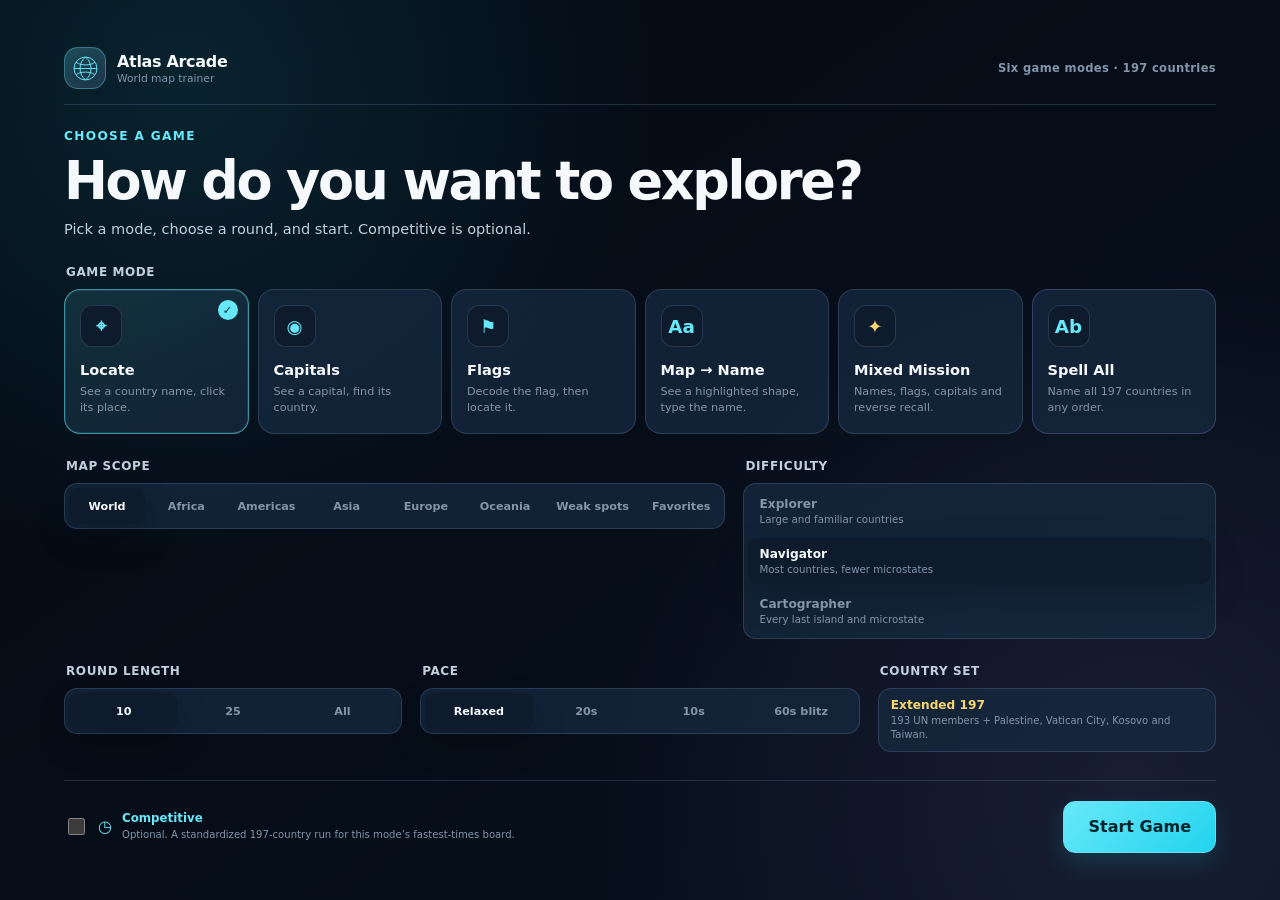
==== index.html @ a26f0a74 "Add files via upload Upload Atlas Arcade" ====
<!doctype html>

<html data-theme="dark" lang="en">
<head>
<meta charset="utf-8"/>
<meta content="width=device-width, initial-scale=1, viewport-fit=cover" name="viewport"/>
<meta content="#08111f" name="theme-color"/>
<meta content="Atlas Arcade is a polished world geography game with country, capital, flag, map-name, mixed and spell-all modes, plus optional fastest-time leaderboards for every mode." name="description"/>
<meta content="Atlas Arcade — Master the World Map" property="og:title"/>
<meta content="Locate, identify and spell every country. Play casually or compare your fastest complete times in any game mode." property="og:description"/>
<meta content="assets/social-preview.png" property="og:image"/>
<title>Atlas Arcade — Master the World Map</title>
<link href="assets/icon.svg" rel="icon" type="image/svg+xml"/>
<link href="manifest.webmanifest" rel="manifest"/>
<link href="styles.css" rel="stylesheet"/>
</head>
<body>
<a class="skip-link" href="#missionPanel">Skip to the current mission</a>
<div aria-hidden="true" class="ambient ambient-one"></div>
<div aria-hidden="true" class="ambient ambient-two"></div>
<header class="topbar">
<button aria-label="Open game setup" class="brand" id="brandButton" type="button">
<span aria-hidden="true" class="brand-mark">
<svg role="img" viewbox="0 0 48 48">
<circle cx="24" cy="24" r="19"></circle>
<path d="M5 24h38M24 5c6 5 9 11 9 19s-3 14-9 19M24 5c-6 5-9 11-9 19s3 14 9 19M9 14c4 3 9 4 15 4s11-1 15-4M9 34c4-3 9-4 15-4s11 1 15 4"></path>
</svg>
</span>
<span>
<strong>Atlas Arcade</strong>
<small>World map trainer</small>
</span>
</button>
<nav aria-label="Main navigation" class="primary-nav">
<button class="nav-button is-active" data-view="play" id="playNav" type="button">Play</button>
<button class="nav-button" data-view="study" id="studyNav" type="button">Study</button>
<button class="nav-button" id="leaderboardNav" type="button">Times</button><button class="nav-button" id="statsNav" type="button">Progress</button>
</nav>
<div class="top-actions">
<span class="run-pill" hidden="" id="headerRunPill">
<span id="headerMode">Locate</span>
<strong id="headerScore">0</strong>
</span>
<button aria-label="Open account" class="account-button" hidden="" id="accountButton" title="Account" type="button">
<svg aria-hidden="true" viewbox="0 0 24 24"><circle cx="12" cy="8" r="3.5"></circle><path d="M5 20c.7-4 3.1-6 7-6s6.3 2 7 6"></path></svg><span id="accountButtonLabel">Sign in</span></button><button aria-label="Mute sound" class="icon-button" id="soundToggle" title="Sound (M)" type="button">
<svg aria-hidden="true" class="icon-sound-on" viewbox="0 0 24 24"><path d="M4 9v6h4l5 4V5L8 9H4Z"></path><path d="M16 9.5c1.4 1.4 1.4 3.6 0 5M18.5 7c2.8 2.8 2.8 7.2 0 10"></path></svg>
<svg aria-hidden="true" class="icon-sound-off" viewbox="0 0 24 24"><path d="M4 9v6h4l5 4V5L8 9H4Z"></path><path d="m17 10 5 5m0-5-5 5"></path></svg>
</button>
<button aria-label="Switch to light theme" class="icon-button" id="themeToggle" title="Theme" type="button">
<svg aria-hidden="true" class="icon-moon" viewbox="0 0 24 24"><path d="M20 15.5A8 8 0 0 1 8.5 4 8 8 0 1 0 20 15.5Z"></path></svg>
<svg aria-hidden="true" class="icon-sun" viewbox="0 0 24 24"><circle cx="12" cy="12" r="4"></circle><path d="M12 2v2m0 16v2M4.9 4.9l1.4 1.4m11.4 11.4 1.4 1.4M2 12h2m16 0h2M4.9 19.1l1.4-1.4M17.7 6.3l1.4-1.4"></path></svg>
</button>
<button aria-label="Enter fullscreen" class="icon-button desktop-only" id="fullscreenToggle" title="Fullscreen" type="button">
<svg aria-hidden="true" viewbox="0 0 24 24"><path d="M8 3H3v5M16 3h5v5M8 21H3v-5m13 5h5v-5"></path></svg>
</button>
<button aria-label="Open keyboard help" class="icon-button" id="helpButton" title="Help (?)" type="button">
<svg aria-hidden="true" viewbox="0 0 24 24"><circle cx="12" cy="12" r="9"></circle><path d="M9.8 9a2.4 2.4 0 1 1 3.5 2.1c-.9.5-1.3 1-1.3 2M12 17h.01"></path></svg>
</button>
</div>
</header>
<main class="app-shell" id="app">
<section aria-label="Atlas Arcade game" class="game-layout">
<aside class="mission-panel glass-card" id="missionPanel">
<section id="gamePanel">
<div class="mission-topline">
<span class="eyebrow-chip" id="modeChip">Locate</span>
<div class="mission-top-actions"><button class="text-button" id="newGameButton" type="button">New game</button><button aria-label="Collapse game panel" aria-expanded="true" class="panel-toggle" id="missionCollapseButton" title="Collapse game panel" type="button">‹</button></div>
</div><div class="sprint-badge" hidden="" id="sprintBadge"><span aria-hidden="true">◷</span><p><strong>Competitive</strong><small>197 countries · +2 seconds per mistake</small></p></div>
<div aria-label="Current game statistics" class="score-grid">
<div><span id="questionLabel">Question</span><strong id="questionStat">0 / 0</strong></div>
<div><span id="scoreLabel">Score</span><strong id="scoreStat">0</strong></div>
<div><span id="streakLabel">Streak</span><strong id="streakStat">0</strong></div>
<div><span id="timeLabel">Time</span><strong id="timeStat">0:00</strong></div>
</div>
<div class="mission-copy">
<p class="mission-kicker" id="promptLead">Ready for takeoff?</p>
<div aria-hidden="true" class="flag-prompt" id="flagPrompt"></div>
<h1 id="promptText">Choose a mode and start exploring.</h1>
<p id="promptMeta">Countries, capitals, flags, weak-spot practice and a genuinely useful study map.</p>
</div>
<form autocomplete="off" class="reverse-form" hidden="" id="reverseForm">
<label for="reverseInput">Type the highlighted country</label>
<div class="input-row">
<input autocapitalize="words" id="reverseInput" name="answer" placeholder="Country name" spellcheck="false" type="text"/>
<button class="primary-button compact" type="submit">Check</button>
</div>
</form><form autocomplete="off" class="spell-form" hidden="" id="spellForm">
<label for="spellInput">Type a country</label>
<div class="input-row">
<input autocapitalize="words" autocomplete="off" id="spellInput" name="country" placeholder="Start with any country…" spellcheck="false" type="text"/>
<button class="primary-button compact" type="submit">Add</button>
</div>
<div class="spell-progress-row"><span id="spellCount">0 of 197 named</span><strong id="spellRemaining">197 left</strong></div>
<div aria-hidden="true" class="meter large"><span id="spellMeter"></span></div>
<div aria-live="polite" class="spell-recent" id="spellRecent"></div>
</form>
<details class="keyboard-answer" id="keyboardAnswer">
<summary>Use a country list instead of the map</summary>
<div class="input-row">
<label class="sr-only" for="countryAnswerSelect">Choose a country</label>
<select id="countryAnswerSelect"></select>
<button class="secondary-button compact" id="countryAnswerButton" type="button">Choose</button>
</div>
</details>
<div class="mission-actions">
<button class="secondary-button" id="hintButton" type="button">
<span aria-hidden="true">✦</span> Hint <small id="hintCost">−150</small>
</button>
<button class="ghost-button" id="skipButton" type="button">Skip</button>
</div>
<div class="hint-box" hidden="" id="hintBox">
<strong>Field note</strong>
<p id="hintText"></p>
</div>
<div aria-live="polite" class="feedback" id="feedback" role="status">
<span aria-hidden="true" class="feedback-icon"></span>
<p id="feedbackText">The map is yours.</p>
</div>
<div class="accuracy-row">
<span>Run accuracy</span>
<div aria-hidden="true" class="meter"><span id="accuracyMeter"></span></div>
<strong id="accuracyStat">—</strong>
</div>
<article class="country-card" hidden="" id="lastCountryCard">
<div class="country-card-head">
<span aria-hidden="true" class="country-flag" id="lastFlag"></span>
<div>
<p>Last discovery</p>
<h2 id="lastCountryName"></h2>
</div>
</div>
<dl class="country-facts">
<div><dt>Capital</dt><dd id="lastCapital"></dd></div>
<div><dt>Region</dt><dd id="lastRegion"></dd></div>
<div><dt>Area</dt><dd id="lastArea"></dd></div>
<div><dt>Neighbors</dt><dd id="lastNeighbors"></dd></div>
</dl>
<p class="capital-note" hidden="" id="lastCapitalNote"></p>
</article>
</section>
<section class="study-panel" hidden="" id="studyPanel">
<div class="mission-topline">
<span class="eyebrow-chip">Study map</span>
<button class="text-button" id="randomCountryButton" type="button">Surprise me</button>
</div>
<div class="study-intro">
<h1>Slow down and inspect the planet.</h1>
<p>Search, hover or tap any country. Your personal mastery score is stored only in this browser.</p>
</div>
<form class="study-search" id="studySearchForm">
<label for="studySearch">Find a country</label>
<div class="input-row">
<input id="studySearch" list="countryDatalist" placeholder="Try Kyrgyzstan…" spellcheck="false"/>
<datalist id="countryDatalist"></datalist>
<button class="primary-button compact" type="submit">Find</button>
</div>
</form>
<div aria-label="Filter study map by continent" class="filter-pills" id="studyFilters">
<button class="is-active" data-continent="World" type="button">World</button>
<button data-continent="Africa" type="button">Africa</button>
<button data-continent="Americas" type="button">Americas</button>
<button data-continent="Asia" type="button">Asia</button>
<button data-continent="Europe" type="button">Europe</button>
<button data-continent="Oceania" type="button">Oceania</button>
</div>
<article class="study-country" id="studyCountryCard">
<div class="study-placeholder" id="studyPlaceholder">
<span aria-hidden="true">◎</span>
<p>Pick a country on the map to open its field guide.</p>
</div>
<div hidden="" id="studyDetails">
<div class="study-country-head">
<span aria-hidden="true" class="study-flag" id="studyFlag"></span>
<div>
<p id="studySubregion"></p>
<h2 id="studyName"></h2>
</div>
<button aria-label="Add country to favorites" class="star-button" id="favoriteButton" title="Favorite" type="button">☆</button>
</div>
<dl class="study-facts">
<div><dt>Capital</dt><dd id="studyCapital"></dd></div>
<div><dt>Area</dt><dd id="studyArea"></dd></div>
<div><dt>Geography</dt><dd id="studyGeography"></dd></div>
<div><dt>Borders</dt><dd id="studyBorders"></dd></div>
</dl>
<div class="mastery-block">
<div><span>Your mastery</span><strong id="studyMasteryLabel">Unseen</strong></div>
<div class="meter large"><span id="studyMasteryMeter"></span></div>
<p id="studyMasteryText">Play a quiz to start building a memory record for this country.</p>
</div>
<p class="capital-note" hidden="" id="studyCapitalNote"></p>
<div class="study-actions">
<button class="primary-button" id="practiceRegionButton" type="button">Quiz this region</button>
<button class="secondary-button" id="focusCountryButton" type="button">Center map</button>
</div>
</div>
</article>
</section>
</aside>
<section aria-label="Interactive world map" class="map-card glass-card">
<div class="map-toolbar">
<div>
<span class="map-status-dot" id="mapStatusDot"></span>
<strong id="mapToolbarTitle">World map</strong>
<small id="mapToolbarMeta">Drag to pan · scroll or pinch to zoom</small>
</div>
<div aria-label="Map controls" class="map-tools">
<button aria-label="Zoom out" class="map-tool" id="zoomOutButton" title="Zoom out (−)" type="button">−</button>
<button aria-label="Reset map" class="map-tool" id="resetMapButton" title="Reset map (0)" type="button">◎</button>
<button aria-label="Zoom in" class="map-tool" id="zoomInButton" title="Zoom in (+)" type="button">+</button>
</div>
</div>
<div class="map-stage" id="mapStage">
<button aria-label="Open the question panel" aria-expanded="false" class="mobile-current-prompt" id="mobilePromptButton" type="button">
<span aria-hidden="true" class="mobile-prompt-flag" hidden="" id="mobilePromptFlag"></span>
<span><small id="mobilePromptLead">Current question</small><strong id="mobilePromptText">Ready</strong><em id="mobilePromptMeta">Tap to open controls</em></span>
<span aria-hidden="true" class="mobile-prompt-arrow">›</span>
</button>
<svg aria-label="Interactive map of the world" id="worldMap" role="application" tabindex="0" viewbox="0 0 1200 620">
<defs>
<lineargradient id="oceanGradient" x1="0" x2="1" y1="0" y2="1">
<stop class="ocean-stop-one" offset="0"></stop>
<stop class="ocean-stop-two" offset="1"></stop>
</lineargradient>
<filter height="200%" id="countryGlow" width="200%" x="-50%" y="-50%">
<fegaussianblur result="blur" stddeviation="3"></fegaussianblur>
<femerge><femergenode in="blur"></femergenode><femergenode in="SourceGraphic"></femergenode></femerge>
</filter>
</defs>
<rect class="ocean" height="620" rx="26" width="1200" x="0" y="0"></rect>
<g id="mapViewport">
<g aria-hidden="true" id="graticuleLayer"></g>
<g aria-hidden="true" id="territoryLayer"></g>
<g id="countryLayer"></g>
<g id="markerLayer"></g>
</g>
</svg>
<div class="map-tooltip" hidden="" id="mapTooltip" role="tooltip"></div>
<div class="map-callout" hidden="" id="mapCallout">
<span aria-hidden="true" id="calloutFlag"></span>
<div><strong id="calloutName"></strong><small id="calloutMeta"></small></div>
</div>
<div class="tiny-country-note" hidden="" id="tinyCountryNote">
<span aria-hidden="true">•</span> Tiny countries use locator dots with generous tap targets.
          </div>
<div aria-label="Map legend" class="map-legend">
<span><i class="legend-current"></i> Current</span>
<span><i class="legend-correct"></i> Solved</span>
<span><i class="legend-marker"></i> Tiny country</span>
</div>
</div>
<div class="map-footer">
<div aria-label="Round progress" class="progress-track">
<span id="roundProgress"></span>
</div>
<div class="footer-copy">
<span id="footerProgressText">No active round</span>
<button class="text-button" id="fitScopeButton" type="button">Fit scope</button>
</div>
</div>
</section>
</section>
</main>
<dialog aria-labelledby="setupTitle" class="modal setup-modal" id="setupDialog">
<form id="setupForm" method="dialog">
<div class="setup-page-bar">
<div class="setup-page-brand">
<span aria-hidden="true" class="brand-mark">
<svg viewBox="0 0 48 48"><circle cx="24" cy="24" r="19"></circle><path d="M5 24h38M24 5c6 5 9 11 9 19s-3 14-9 19M24 5c-6 5-9 11-9 19s3 14 9 19M9 14c4 3 9 4 15 4s11-1 15-4M9 34c4-3 9-4 15-4s11 1 15 4"></path></svg>
</span>
<span><strong>Atlas Arcade</strong><small>World map trainer</small></span>
</div>
<p>Six game modes · 197 countries</p>
</div>
<div class="modal-head">
<div>
<p class="modal-eyebrow">Choose a game</p>
<h2 id="setupTitle">How do you want to explore?</h2>
<p>Pick a mode, choose a round, and start. Competitive is optional.</p>
</div>
<button aria-label="Close setup" class="modal-close" type="submit" value="cancel">×</button>
</div>
<fieldset>
<legend>Game mode</legend>
<div class="mode-grid">
<label class="mode-card">
<input checked="" name="mode" type="radio" value="locate"/>
<span class="mode-symbol">⌖</span>
<strong>Locate</strong>
<small>See a country name, click its place.</small>
</label>
<label class="mode-card">
<input name="mode" type="radio" value="capitals"/>
<span class="mode-symbol">◉</span>
<strong>Capitals</strong>
<small>See a capital, find its country.</small>
</label>
<label class="mode-card">
<input name="mode" type="radio" value="flags"/>
<span class="mode-symbol">⚑</span>
<strong>Flags</strong>
<small>Decode the flag, then locate it.</small>
</label>
<label class="mode-card">
<input name="mode" type="radio" value="reverse"/>
<span class="mode-symbol">Aa</span>
<strong>Map → Name</strong>
<small>See a highlighted shape, type the name.</small>
</label>
<label class="mode-card featured-mode">
<input name="mode" type="radio" value="mixed"/>
<span class="mode-symbol">✦</span>
<strong>Mixed Mission</strong>
<small>Names, flags, capitals and reverse recall.</small>
</label>
<label class="mode-card spelling-mode">
<input name="mode" type="radio" value="spelling"/>
<span class="mode-symbol">Ab</span>
<strong>Spell All</strong>
<small>Name all 197 countries in any order.</small>
</label></div>
</fieldset>
<div class="setup-columns">
<fieldset>
<legend>Map scope</legend>
<div class="segmented wrap" id="scopeOptions">
<label><input checked="" name="scope" type="radio" value="World"/><span>World</span></label>
<label><input name="scope" type="radio" value="Africa"/><span>Africa</span></label>
<label><input name="scope" type="radio" value="Americas"/><span>Americas</span></label>
<label><input name="scope" type="radio" value="Asia"/><span>Asia</span></label>
<label><input name="scope" type="radio" value="Europe"/><span>Europe</span></label>
<label><input name="scope" type="radio" value="Oceania"/><span>Oceania</span></label>
<label><input name="scope" type="radio" value="Weak"/><span>Weak spots</span></label>
<label><input name="scope" type="radio" value="Favorites"/><span>Favorites</span></label>
</div>
</fieldset>
<fieldset>
<legend>Difficulty</legend>
<div class="segmented stacked">
<label><input name="difficulty" type="radio" value="1"/><span><strong>Explorer</strong><small>Large and familiar countries</small></span></label>
<label><input checked="" name="difficulty" type="radio" value="2"/><span><strong>Navigator</strong><small>Most countries, fewer microstates</small></span></label>
<label><input name="difficulty" type="radio" value="3"/><span><strong>Cartographer</strong><small>Every last island and microstate</small></span></label>
</div>
</fieldset>
</div>
<div class="setup-columns three">
<fieldset>
<legend>Round length</legend>
<div class="segmented">
<label><input checked="" name="length" type="radio" value="10"/><span>10</span></label>
<label><input name="length" type="radio" value="25"/><span>25</span></label>
<label><input name="length" type="radio" value="all"/><span>All</span></label>
</div>
</fieldset>
<fieldset>
<legend>Pace</legend>
<div class="segmented">
<label><input checked="" name="pace" type="radio" value="relaxed"/><span>Relaxed</span></label>
<label><input name="pace" type="radio" value="20"/><span>20s</span></label>
<label><input name="pace" type="radio" value="10"/><span>10s</span></label>
<label><input name="pace" type="radio" value="blitz"/><span>60s blitz</span></label>
</div>
</fieldset>
<fieldset>
<legend>Country set</legend>
<div class="set-note"><strong>Extended 197</strong><small>193 UN members + Palestine, Vatican City, Kosovo and Taiwan.</small></div>
</fieldset>
</div>
<p class="setup-lock-note" hidden="" id="setupLockNote"></p><div class="setup-footer">

<label class="sprint-choice" id="sprintChoice">
<input id="sprintInput" name="sprint" type="checkbox" value="true"/>
<span aria-hidden="true" class="sprint-choice-mark">◷</span>
<span><strong>Competitive</strong><small>Optional. A standardized 197-country run for this mode’s fastest-times board.</small></span>
</label><button class="primary-button large" id="startGameButton" type="submit" value="default">Start Game</button>
</div>
</form>
</dialog>
<dialog aria-labelledby="resultsTitle" class="modal results-modal" id="resultsDialog">
<div aria-hidden="true" class="results-burst">✦</div>
<div class="modal-head">
<div>
<p class="modal-eyebrow" id="resultsEyebrow">Expedition complete</p>
<h2 id="resultsTitle">That map is starting to stick.</h2>
<p id="resultsSummary"></p>
</div>
<button aria-label="Close results" class="modal-close" id="resultsClose" type="button">×</button>
</div>
<div class="results-grid">
<div><span id="resultScoreLabel">Score</span><strong id="resultScore">0</strong></div>
<div><span id="resultAccuracyLabel">First-try accuracy</span><strong id="resultAccuracy">0%</strong></div>
<div><span id="resultStreakLabel">Best streak</span><strong id="resultStreak">0</strong></div>
<div><span id="resultTimeLabel">Time</span><strong id="resultTime">0:00</strong></div>
</div>
<div class="rank-card">
<div><span>Result</span><strong id="resultRank">Explorer</strong></div>
<p id="resultRankCopy"></p>
</div><section class="sprint-result-card" hidden="" id="sprintResultCard">
<div class="sprint-result-head"><div><span>Final time</span><strong id="sprintOfficialTime">0:00</strong></div><span class="sprint-result-mode" id="sprintResultMode">Locate</span></div>
<div class="sprint-result-stats"><div><span>Raw time</span><strong id="sprintRawTime">0:00</strong></div><div><span>Mistakes</span><strong id="sprintMistakes">0</strong></div><div><span>Penalty</span><strong id="sprintPenalty">+0s</strong></div></div>
<p aria-live="polite" class="submission-status" id="sprintSubmissionStatus" role="status"></p>
</section>
<section class="missed-section" id="missedSection">
<div><h3>Worth another look</h3><span id="missedCount"></span></div>
<div class="chip-list" id="missedList"></div>
</section>
<div class="results-actions">
<button class="primary-button" id="playAgainButton" type="button">Play again</button>
<button class="secondary-button" id="practiceMissedButton" type="button">Practice misses</button>
<button class="secondary-button" id="viewLeaderboardButton" type="button">View Times</button>
<button class="secondary-button" id="shareResultButton" type="button">Copy Result</button>
<button class="ghost-button" id="studyResultsButton" type="button">Open Study Map</button>
</div>
</dialog>
<dialog aria-labelledby="leaderboardTitle" class="modal leaderboard-modal" id="leaderboardDialog">
<div class="modal-head">
<div><p class="modal-eyebrow">Optional timed play</p><h2 id="leaderboardTitle">Fastest Times</h2><p>Each game mode has its own board. Competitive games use all 197 countries, the same mode-specific order, and a two-second mistake penalty.</p></div>
<button aria-label="Close leaderboards" class="modal-close" id="leaderboardClose" type="button">×</button>
</div>
<div aria-label="Leaderboard game mode" class="leaderboard-mode-tabs" id="leaderboardModeTabs" role="tablist">
<button aria-selected="true" class="is-active" data-mode="locate" role="tab" type="button">Locate</button>
<button aria-selected="false" data-mode="capitals" role="tab" type="button">Capitals</button>
<button aria-selected="false" data-mode="flags" role="tab" type="button">Flags</button>
<button aria-selected="false" data-mode="reverse" role="tab" type="button">Map → Name</button>
<button aria-selected="false" data-mode="mixed" role="tab" type="button">Mixed</button>
<button aria-selected="false" data-mode="spelling" role="tab" type="button">Spell All</button>
</div>
<div class="leaderboard-controls">
<label for="playerNameInput"><span>Leaderboard name</span><input autocomplete="nickname" id="playerNameInput" maxlength="24" placeholder="Explorer name" type="text"/></label>
<button class="secondary-button compact" id="savePlayerNameButton" type="button">Save Name</button>
<button class="primary-button compact" id="startSprintButton" type="button">Start Competitive Game</button>
<button class="ghost-button compact" id="refreshLeaderboardButton" type="button">Refresh</button>
</div>
<p aria-live="polite" class="leaderboard-status" id="leaderboardStatus" role="status">Loading records…</p>
<div class="leaderboard-table-wrap">
<table class="leaderboard-table">
<thead><tr><th scope="col">#</th><th scope="col">Player</th><th scope="col">Final</th><th scope="col">Raw</th><th scope="col">Mistakes</th><th scope="col">Date</th></tr></thead>
<tbody id="leaderboardRows"></tbody>
</table>
</div>
<div class="leaderboard-foot"><span id="leaderboardScopeLabel">Times on this device</span><span>One fastest completed time per player and mode</span></div>
</dialog><dialog aria-labelledby="accountTitle" class="modal account-modal" id="accountDialog">
<div class="modal-head">
<div><p class="modal-eyebrow">Atlas account</p><h2 id="accountTitle">Keep your progress with you.</h2><p>Accounts are optional. Sign in to sync progress and keep one leaderboard identity across devices.</p></div>
<button aria-label="Close account" class="modal-close" id="accountClose" type="button">×</button>
</div>
<section class="account-guest" id="accountGuestView">
<div aria-label="Account action" class="account-tabs" id="accountTabs" role="tablist">
<button aria-selected="true" class="is-active" data-account-tab="signin" role="tab" type="button">Sign in</button>
<button aria-selected="false" data-account-tab="create" role="tab" type="button">Create account</button>
</div>
<form class="account-form" id="accountSignInForm">
<label for="accountSignInEmail">Email</label><input autocomplete="email" id="accountSignInEmail" placeholder="you@example.com" required="" type="email"/>
<label for="accountSignInPassword">Password</label><input autocomplete="current-password" id="accountSignInPassword" minlength="8" placeholder="At least 8 characters" required="" type="password"/>
<button class="primary-button" type="submit">Sign in</button><button class="text-button account-reset-link" id="accountForgotButton" type="button">Forgot your password?</button>
</form>
<form class="account-form" hidden="" id="accountCreateForm">
<label for="accountCreateName">Display name</label><input autocomplete="nickname" id="accountCreateName" maxlength="24" placeholder="Explorer name" required="" type="text"/>
<label for="accountCreateEmail">Email</label><input autocomplete="email" id="accountCreateEmail" placeholder="you@example.com" required="" type="email"/>
<label for="accountCreatePassword">Password</label><input autocomplete="new-password" id="accountCreatePassword" minlength="8" placeholder="At least 8 characters" required="" type="password"/>
<button class="primary-button" type="submit">Create account</button><p class="account-fine-print">Guest play always remains available.</p>
</form>
</section>
<section class="account-member" hidden="" id="accountMemberView">
<div class="account-identity"><span aria-hidden="true">◎</span><div><small>Signed in as</small><strong id="accountEmail">—</strong></div></div>
<label for="accountDisplayName">Leaderboard name</label><div class="input-row"><input autocomplete="nickname" id="accountDisplayName" maxlength="24" type="text"/><button class="secondary-button compact" id="accountSaveNameButton" type="button">Save</button></div>
<div class="account-sync-card"><div><span aria-hidden="true" class="account-sync-dot" id="accountSyncDot"></span><strong>Cloud progress</strong></div><p id="accountSyncStatus">Checking your save…</p></div>
<form class="account-form account-recovery-form" hidden="" id="accountRecoveryForm"><label for="accountNewPassword">Choose a new password</label><input autocomplete="new-password" id="accountNewPassword" minlength="8" required="" type="password"/><button class="primary-button" type="submit">Update password</button></form>
<div class="account-member-actions"><button class="secondary-button" id="accountSyncButton" type="button">Sync now</button><button class="danger-button" id="accountSignOutButton" type="button">Sign out</button></div>
</section>
<p aria-live="polite" class="account-status" id="accountStatus" role="status"></p>
</dialog><dialog aria-labelledby="statsTitle" class="modal stats-modal" id="statsDialog">
<div class="modal-head">
<div>
<p class="modal-eyebrow">Local progress</p>
<h2 id="statsTitle">What your memory is doing</h2>
<p id="statsStorageCopy">Your progress is saved in this browser.</p>
</div>
<button aria-label="Close progress" class="modal-close" id="statsClose" type="button">×</button>
</div>
<div class="stats-overview">
<div><span>Games finished</span><strong id="statsGames">0</strong></div>
<div><span>Questions solved</span><strong id="statsSolved">0</strong></div>
<div><span>First-try accuracy</span><strong id="statsAccuracy">—</strong></div>
<div><span>Best streak</span><strong id="statsBestStreak">0</strong></div>
<div><span>Countries seen</span><strong id="statsSeen">0 / 197</strong></div>
<div><span>Mastered</span><strong id="statsMastered">0</strong></div>
</div>
<section class="mastery-overview">
<div><h3>World mastery</h3><strong id="worldMasteryLabel">0%</strong></div>
<div class="meter extra-large"><span id="worldMasteryMeter"></span></div>
<p id="worldMasteryCopy">Start a round and the map will learn where you need repetition.</p>
</section>
<div class="stats-columns">
<section>
<div class="section-head"><h3>Weak spots</h3><button class="text-button" id="practiceWeakButton" type="button">Practice all</button></div>
<div class="weak-list" id="weakList"></div>
</section>
<section>
<div class="section-head"><h3>Achievements</h3><span id="achievementCount">0 / 6</span></div>
<div class="achievement-grid" id="achievementGrid"></div>
</section>
</div>
<div class="data-actions">
<button class="secondary-button" id="exportStatsButton" type="button">Export progress</button>
<button class="danger-button" id="resetStatsButton" type="button">Reset progress</button>
</div>
</dialog>
<dialog aria-labelledby="helpTitle" class="modal help-modal" id="helpDialog">
<div class="modal-head">
<div>
<p class="modal-eyebrow">Controls</p>
<h2 id="helpTitle">Keyboard and map shortcuts</h2>
</div>
<button aria-label="Close help" class="modal-close" id="helpClose" type="button">×</button>
</div>
<div class="shortcut-grid">
<div><kbd>H</kbd><span>Use a hint</span></div>
<div><kbd>S</kbd><span>Skip the current country</span></div>
<div><kbd>+</kbd><span>Zoom in</span></div>
<div><kbd>−</kbd><span>Zoom out</span></div>
<div><kbd>0</kbd><span>Fit the current scope</span></div>
<div><kbd>M</kbd><span>Toggle sound</span></div>
<div><kbd>?</kbd><span>Open this panel</span></div>
<div><kbd>Esc</kbd><span>Close a dialog</span></div>
</div>
<p class="help-note">On touchscreens, drag with one finger and pinch with two. Competitive games disable hints and skips, and each mistake adds two seconds.</p>
</dialog>
<div aria-atomic="true" aria-live="polite" class="toast-region" id="toastRegion"></div>
<canvas aria-hidden="true" id="confettiCanvas"></canvas>
<script src="config.js"></script><script src="data.js"></script>
<script src="app.js"></script>
</body>
</html>
---- styles.css ----
:root {
  color-scheme: dark;
  --bg: #07101d;
  --bg-deep: #040a13;
  --surface: rgba(13, 27, 45, 0.84);
  --surface-solid: #0d1b2d;
  --surface-2: rgba(22, 42, 65, 0.74);
  --surface-3: #162a41;
  --border: rgba(155, 189, 224, 0.18);
  --border-strong: rgba(167, 207, 245, 0.32);
  --text: #f6f9fc;
  --text-soft: #c2cfdd;
  --muted: #8295aa;
  --accent: #67e8f9;
  --accent-strong: #22d3ee;
  --accent-ink: #03232b;
  --gold: #f8d66d;
  --gold-strong: #f5bd38;
  --green: #64e6a4;
  --green-strong: #20c77a;
  --red: #ff7a8a;
  --red-strong: #f14f66;
  --purple: #b4a0ff;
  --ocean-1: #0b1e36;
  --ocean-2: #0b2637;
  --land: #27405a;
  --land-hover: #365873;
  --territory: #1b3047;
  --graticule: rgba(135, 181, 218, 0.11);
  --shadow: 0 24px 70px rgba(0, 0, 0, 0.34);
  --shadow-soft: 0 14px 35px rgba(0, 0, 0, 0.2);
  --radius-xl: 28px;
  --radius-lg: 20px;
  --radius-md: 14px;
  --radius-sm: 10px;
  --topbar-height: 76px;
  --max-width: 1680px;
  --focus: 0 0 0 3px rgba(103, 232, 249, 0.28);
  font-family: Inter, ui-sans-serif, system-ui, -apple-system, BlinkMacSystemFont, "Segoe UI", sans-serif;
}

html[data-theme="light"] {
  color-scheme: light;
  --bg: #eef5f7;
  --bg-deep: #dce9ee;
  --surface: rgba(255, 255, 255, 0.88);
  --surface-solid: #ffffff;
  --surface-2: rgba(237, 246, 249, 0.9);
  --surface-3: #e2eef2;
  --border: rgba(47, 88, 111, 0.15);
  --border-strong: rgba(47, 88, 111, 0.28);
  --text: #102331;
  --text-soft: #3b5465;
  --muted: #6c8190;
  --accent: #0e9fb8;
  --accent-strong: #067f97;
  --accent-ink: #ffffff;
  --gold: #d99c11;
  --gold-strong: #b77c00;
  --green: #189d65;
  --green-strong: #0c8150;
  --red: #d94259;
  --red-strong: #ba2f44;
  --purple: #7864d4;
  --ocean-1: #d7edf3;
  --ocean-2: #c8e7e8;
  --land: #8cafb4;
  --land-hover: #719ba1;
  --territory: #b5cdd0;
  --graticule: rgba(48, 91, 110, 0.13);
  --shadow: 0 24px 70px rgba(36, 71, 86, 0.16);
  --shadow-soft: 0 14px 35px rgba(36, 71, 86, 0.12);
  --focus: 0 0 0 3px rgba(14, 159, 184, 0.24);
}

* { box-sizing: border-box; }
[hidden] { display: none !important; }

html {
  min-height: 100%;
  background: var(--bg-deep);
  scroll-behavior: smooth;
}

body {
  min-height: 100vh;
  margin: 0;
  overflow-x: hidden;
  background:
    radial-gradient(circle at 15% 10%, rgba(34, 211, 238, 0.08), transparent 34rem),
    radial-gradient(circle at 85% 82%, rgba(180, 160, 255, 0.08), transparent 34rem),
    linear-gradient(145deg, var(--bg-deep), var(--bg));
  color: var(--text);
  -webkit-font-smoothing: antialiased;
}

button, input, select { font: inherit; }
button { color: inherit; }
button, label, summary, select { -webkit-tap-highlight-color: transparent; }

button:focus-visible,
input:focus-visible,
select:focus-visible,
summary:focus-visible,
[tabindex]:focus-visible {
  outline: none;
  box-shadow: var(--focus);
}

button:disabled {
  cursor: not-allowed;
  opacity: 0.48;
}

.sr-only {
  position: absolute !important;
  width: 1px !important;
  height: 1px !important;
  padding: 0 !important;
  margin: -1px !important;
  overflow: hidden !important;
  clip: rect(0, 0, 0, 0) !important;
  white-space: nowrap !important;
  border: 0 !important;
}

.skip-link {
  position: fixed;
  z-index: 1000;
  left: 16px;
  top: 12px;
  transform: translateY(-150%);
  border-radius: 10px;
  background: var(--surface-solid);
  color: var(--text);
  padding: 10px 14px;
  text-decoration: none;
  box-shadow: var(--shadow-soft);
}

.skip-link:focus { transform: translateY(0); }

.ambient {
  position: fixed;
  z-index: -1;
  width: 38rem;
  height: 38rem;
  border-radius: 50%;
  filter: blur(85px);
  pointer-events: none;
  opacity: 0.18;
}

.ambient-one {
  top: -18rem;
  left: -12rem;
  background: var(--accent-strong);
}

.ambient-two {
  right: -16rem;
  bottom: -20rem;
  background: var(--purple);
}

.topbar {
  position: sticky;
  z-index: 50;
  top: 0;
  display: grid;
  grid-template-columns: minmax(230px, 1fr) auto minmax(230px, 1fr);
  align-items: center;
  min-height: var(--topbar-height);
  padding: 10px clamp(16px, 3vw, 44px);
  border-bottom: 1px solid var(--border);
  background: color-mix(in srgb, var(--bg) 78%, transparent);
  backdrop-filter: blur(20px) saturate(145%);
}

.brand {
  display: inline-flex;
  align-items: center;
  justify-self: start;
  gap: 11px;
  min-width: 0;
  border: 0;
  background: transparent;
  cursor: pointer;
  text-align: left;
  padding: 4px;
  border-radius: 13px;
}

.brand-mark {
  display: grid;
  flex: 0 0 auto;
  width: 42px;
  height: 42px;
  place-items: center;
  border: 1px solid rgba(103, 232, 249, 0.36);
  border-radius: 14px;
  background: linear-gradient(145deg, rgba(103, 232, 249, 0.2), rgba(180, 160, 255, 0.12));
  box-shadow: inset 0 0 20px rgba(103, 232, 249, 0.09);
}

.brand-mark svg {
  width: 29px;
  fill: none;
  stroke: var(--accent);
  stroke-width: 1.6;
}

.brand strong,
.brand small { display: block; }
.brand strong { font-size: 1.03rem; letter-spacing: -0.02em; }
.brand small { margin-top: 1px; color: var(--muted); font-size: 0.72rem; }

.primary-nav {
  display: flex;
  align-items: center;
  justify-content: center;
  gap: 4px;
  padding: 4px;
  border: 1px solid var(--border);
  border-radius: 14px;
  background: var(--surface-2);
}

.nav-button {
  min-width: 78px;
  border: 0;
  border-radius: 10px;
  background: transparent;
  color: var(--muted);
  cursor: pointer;
  padding: 9px 14px;
  font-size: 0.87rem;
  font-weight: 750;
  transition: 160ms ease;
}

.nav-button:hover { color: var(--text); }
.nav-button.is-active {
  background: var(--surface-solid);
  color: var(--text);
  box-shadow: var(--shadow-soft);
}

.top-actions {
  display: flex;
  align-items: center;
  justify-self: end;
  gap: 7px;
}

.icon-button,
.map-tool,
.modal-close,
.star-button {
  display: inline-grid;
  place-items: center;
  border: 1px solid var(--border);
  background: var(--surface-2);
  cursor: pointer;
  transition: 150ms ease;
}

.icon-button {
  width: 38px;
  height: 38px;
  border-radius: 12px;
}

.icon-button:hover,
.map-tool:hover,
.modal-close:hover,
.star-button:hover {
  border-color: var(--border-strong);
  background: var(--surface-3);
  transform: translateY(-1px);
}

.icon-button svg {
  width: 19px;
  height: 19px;
  fill: none;
  stroke: currentColor;
  stroke-linecap: round;
  stroke-linejoin: round;
  stroke-width: 1.8;
}

.icon-sound-off,
.icon-sun { display: none; }
body.is-muted .icon-sound-on { display: none; }
body.is-muted .icon-sound-off { display: block; }
html[data-theme="light"] .icon-moon { display: none; }
html[data-theme="light"] .icon-sun { display: block; }

.run-pill {
  display: flex;
  align-items: center;
  gap: 10px;
  min-height: 38px;
  padding: 7px 12px;
  border: 1px solid var(--border);
  border-radius: 12px;
  background: var(--surface-2);
  color: var(--muted);
  font-size: 0.75rem;
}
.run-pill strong { color: var(--accent); font-size: 0.92rem; }

.app-shell {
  width: min(var(--max-width), 100%);
  margin: 0 auto;
  padding: clamp(14px, 2vw, 30px) clamp(12px, 2.4vw, 40px) 38px;
}

.game-layout {
  display: grid;
  grid-template-columns: minmax(300px, 370px) minmax(0, 1fr);
  gap: clamp(14px, 1.8vw, 26px);
  min-height: calc(100vh - var(--topbar-height) - 68px);
}

.glass-card {
  border: 1px solid var(--border);
  background: linear-gradient(155deg, var(--surface), color-mix(in srgb, var(--surface-solid) 80%, transparent));
  box-shadow: var(--shadow);
  backdrop-filter: blur(18px) saturate(120%);
}

.mission-panel {
  position: relative;
  align-self: stretch;
  min-height: 680px;
  overflow: hidden;
  border-radius: var(--radius-xl);
  padding: clamp(20px, 2vw, 30px);
}

.mission-panel::before {
  position: absolute;
  top: -8rem;
  right: -8rem;
  width: 18rem;
  height: 18rem;
  border-radius: 50%;
  background: radial-gradient(circle, rgba(103, 232, 249, 0.1), transparent 65%);
  content: "";
  pointer-events: none;
}

.mission-topline,
.section-head,
.footer-copy,
.accuracy-row,
.map-toolbar,
.study-country-head,
.country-card-head,
.setup-footer,
.modal-head,
.rank-card > div,
.mastery-overview > div,
.mastery-block > div,
.missed-section > div:first-child {
  display: flex;
  align-items: center;
  justify-content: space-between;
  gap: 12px;
}

.eyebrow-chip {
  display: inline-flex;
  align-items: center;
  width: max-content;
  border: 1px solid rgba(103, 232, 249, 0.24);
  border-radius: 999px;
  background: rgba(103, 232, 249, 0.1);
  color: var(--accent);
  padding: 6px 10px;
  font-size: 0.7rem;
  font-weight: 850;
  letter-spacing: 0.09em;
  text-transform: uppercase;
}

.text-button {
  border: 0;
  border-radius: 8px;
  background: transparent;
  color: var(--accent);
  cursor: pointer;
  padding: 5px 2px;
  font-size: 0.79rem;
  font-weight: 750;
}
.text-button:hover { text-decoration: underline; text-underline-offset: 3px; }

.score-grid {
  display: grid;
  grid-template-columns: repeat(4, 1fr);
  gap: 7px;
  margin-top: 18px;
}

.score-grid > div {
  min-width: 0;
  padding: 10px 8px;
  border: 1px solid var(--border);
  border-radius: 12px;
  background: var(--surface-2);
  text-align: center;
}

.score-grid span,
.score-grid strong { display: block; }
.score-grid span { color: var(--muted); font-size: 0.63rem; letter-spacing: 0.03em; text-transform: uppercase; }
.score-grid strong { margin-top: 4px; overflow: hidden; text-overflow: ellipsis; font-size: 0.92rem; }

.mission-copy { margin-top: clamp(30px, 5vh, 54px); }
.mission-kicker,
.modal-eyebrow {
  margin: 0 0 10px;
  color: var(--accent);
  font-size: 0.76rem;
  font-weight: 850;
  letter-spacing: 0.11em;
  text-transform: uppercase;
}

.mission-copy h1,
.study-intro h1 {
  margin: 0;
  font-size: clamp(1.65rem, 2.5vw, 2.55rem);
  line-height: 1.03;
  letter-spacing: -0.055em;
}

.mission-copy > p:last-child,
.study-intro p {
  margin: 15px 0 0;
  color: var(--text-soft);
  font-size: 0.93rem;
  line-height: 1.6;
}

.flag-prompt {
  display: none;
  width: max-content;
  margin: 3px 0 16px;
  font-size: clamp(4rem, 7vw, 6rem);
  line-height: 1;
  filter: drop-shadow(0 12px 20px rgba(0,0,0,.18));
}
.flag-prompt.is-visible { display: block; animation: flag-in 320ms ease both; }

.reverse-form,
.study-search { margin-top: 22px; }
.reverse-form label,
.study-search label {
  display: block;
  margin-bottom: 8px;
  color: var(--text-soft);
  font-size: 0.76rem;
  font-weight: 750;
}

.input-row {
  display: flex;
  align-items: stretch;
  gap: 8px;
}

input[type="text"],
input[list],
select {
  min-width: 0;
  width: 100%;
  border: 1px solid var(--border);
  border-radius: 12px;
  background: var(--surface-2);
  color: var(--text);
  padding: 12px 13px;
}

input::placeholder { color: color-mix(in srgb, var(--muted) 78%, transparent); }
select option { background: var(--surface-solid); color: var(--text); }

.keyboard-answer {
  margin-top: 14px;
  border-top: 1px solid var(--border);
  border-bottom: 1px solid var(--border);
  padding: 10px 0;
}
.keyboard-answer summary {
  color: var(--muted);
  cursor: pointer;
  font-size: 0.74rem;
  user-select: none;
}
.keyboard-answer[open] summary { margin-bottom: 10px; color: var(--text-soft); }

.primary-button,
.secondary-button,
.ghost-button,
.danger-button {
  border-radius: 12px;
  cursor: pointer;
  font-weight: 800;
  transition: transform 150ms ease, filter 150ms ease, border-color 150ms ease, background 150ms ease;
}

.primary-button:hover,
.secondary-button:hover,
.ghost-button:hover,
.danger-button:hover { transform: translateY(-1px); filter: brightness(1.04); }
.primary-button:active,
.secondary-button:active,
.ghost-button:active,
.danger-button:active { transform: translateY(0); }

.primary-button {
  border: 1px solid color-mix(in srgb, var(--accent-strong) 70%, white);
  background: linear-gradient(135deg, var(--accent), var(--accent-strong));
  color: var(--accent-ink);
  padding: 12px 16px;
  box-shadow: 0 10px 24px rgba(34, 211, 238, 0.15);
}

.secondary-button {
  border: 1px solid var(--border-strong);
  background: var(--surface-2);
  color: var(--text);
  padding: 11px 15px;
}

.ghost-button {
  border: 1px solid transparent;
  background: transparent;
  color: var(--muted);
  padding: 11px 14px;
}
.ghost-button:hover { border-color: var(--border); color: var(--text); }

.danger-button {
  border: 1px solid rgba(255, 122, 138, 0.35);
  background: rgba(255, 122, 138, 0.09);
  color: var(--red);
  padding: 11px 15px;
}

.compact { padding: 10px 13px; border-radius: 11px; white-space: nowrap; }
.large { min-height: 52px; padding-inline: 24px; }

.mission-actions {
  display: flex;
  align-items: center;
  gap: 8px;
  margin-top: 19px;
}
.mission-actions .secondary-button { flex: 1; }
.mission-actions small { margin-left: 5px; color: var(--muted); font-size: 0.66rem; }

.hint-box {
  margin-top: 13px;
  border: 1px solid rgba(248, 214, 109, 0.26);
  border-radius: 13px;
  background: rgba(248, 214, 109, 0.08);
  padding: 12px 13px;
  animation: slide-in 220ms ease both;
}
.hint-box strong { color: var(--gold); font-size: 0.72rem; text-transform: uppercase; letter-spacing: .08em; }
.hint-box p { margin: 5px 0 0; color: var(--text-soft); font-size: 0.82rem; line-height: 1.45; }

.feedback {
  display: grid;
  grid-template-columns: 9px minmax(0, 1fr);
  align-items: start;
  gap: 9px;
  min-height: 47px;
  margin-top: 15px;
  border: 1px solid var(--border);
  border-radius: 13px;
  background: color-mix(in srgb, var(--surface-2) 82%, transparent);
  padding: 12px;
}
.feedback-icon {
  width: 8px;
  height: 8px;
  margin-top: 5px;
  border-radius: 50%;
  background: var(--muted);
  box-shadow: 0 0 0 4px color-mix(in srgb, var(--muted) 15%, transparent);
}
.feedback p { margin: 0; color: var(--text-soft); font-size: 0.81rem; line-height: 1.45; }
.feedback.is-correct { border-color: rgba(100, 230, 164, 0.3); background: rgba(100, 230, 164, 0.07); }
.feedback.is-correct .feedback-icon { background: var(--green); box-shadow: 0 0 0 4px rgba(100, 230, 164, 0.14); }
.feedback.is-wrong { border-color: rgba(255, 122, 138, 0.3); background: rgba(255, 122, 138, 0.07); }
.feedback.is-wrong .feedback-icon { background: var(--red); box-shadow: 0 0 0 4px rgba(255, 122, 138, 0.14); }
.feedback.is-info .feedback-icon { background: var(--accent); box-shadow: 0 0 0 4px rgba(103, 232, 249, 0.14); }

.accuracy-row {
  margin-top: 16px;
  color: var(--muted);
  font-size: 0.72rem;
}
.accuracy-row .meter { flex: 1; }
.accuracy-row strong { min-width: 38px; color: var(--text-soft); text-align: right; }

.meter {
  height: 6px;
  overflow: hidden;
  border-radius: 999px;
  background: var(--surface-3);
}
.meter > span {
  display: block;
  width: 0;
  height: 100%;
  border-radius: inherit;
  background: linear-gradient(90deg, var(--accent-strong), var(--green));
  transition: width 350ms ease;
}
.meter.large { height: 8px; }
.meter.extra-large { height: 12px; }

.country-card {
  margin-top: 20px;
  border: 1px solid var(--border);
  border-radius: 18px;
  background: linear-gradient(145deg, var(--surface-2), color-mix(in srgb, var(--surface-3) 55%, transparent));
  padding: 16px;
  animation: card-in 300ms ease both;
}
.country-card-head { justify-content: flex-start; }
.country-flag { font-size: 2.5rem; line-height: 1; }
.country-card-head p,
.study-country-head p { margin: 0 0 3px; color: var(--muted); font-size: 0.68rem; text-transform: uppercase; letter-spacing: .08em; }
.country-card-head h2,
.study-country-head h2 { margin: 0; font-size: 1.08rem; line-height: 1.15; letter-spacing: -0.025em; }

.country-facts,
.study-facts {
  display: grid;
  grid-template-columns: 1fr 1fr;
  gap: 10px;
  margin: 14px 0 0;
}
.country-facts div,
.study-facts div {
  min-width: 0;
  border-top: 1px solid var(--border);
  padding-top: 9px;
}
.country-facts dt,
.study-facts dt { color: var(--muted); font-size: 0.64rem; text-transform: uppercase; letter-spacing: .05em; }
.country-facts dd,
.study-facts dd { margin: 4px 0 0; color: var(--text-soft); font-size: 0.77rem; line-height: 1.35; }
.capital-note { margin: 12px 0 0; color: var(--muted); font-size: 0.71rem; line-height: 1.45; }
.capital-note::before { content: "Note: "; color: var(--gold); font-weight: 800; }

.map-card {
  display: grid;
  grid-template-rows: auto minmax(0, 1fr) auto;
  min-width: 0;
  min-height: 680px;
  overflow: hidden;
  border-radius: var(--radius-xl);
}

.map-toolbar {
  padding: 16px 18px 13px;
  border-bottom: 1px solid var(--border);
}
.map-toolbar > div:first-child {
  display: grid;
  grid-template-columns: auto auto;
  justify-content: start;
  align-items: center;
  column-gap: 8px;
}
.map-toolbar strong { font-size: 0.85rem; }
.map-toolbar small { grid-column: 2; margin-top: 2px; color: var(--muted); font-size: 0.68rem; }
.map-status-dot {
  grid-row: 1 / span 2;
  width: 9px;
  height: 9px;
  border-radius: 50%;
  background: var(--muted);
  box-shadow: 0 0 0 4px color-mix(in srgb, var(--muted) 13%, transparent);
}
.map-status-dot.is-live { background: var(--green); box-shadow: 0 0 0 4px rgba(100, 230, 164, 0.13); }
.map-status-dot.is-study { background: var(--accent); box-shadow: 0 0 0 4px rgba(103, 232, 249, 0.13); }
.map-tools { display: flex; gap: 5px; }
.map-tool { width: 34px; height: 34px; border-radius: 10px; color: var(--text-soft); font-size: 1.05rem; }

.map-stage {
  position: relative;
  min-height: 560px;
  overflow: hidden;
  background:
    radial-gradient(circle at 50% 48%, rgba(103, 232, 249, 0.055), transparent 32rem),
    var(--ocean-1);
  isolation: isolate;
}

#worldMap {
  display: block;
  width: 100%;
  height: 100%;
  min-height: 560px;
  touch-action: none;
  cursor: grab;
  user-select: none;
}
#worldMap.is-dragging { cursor: grabbing; }
#worldMap.is-keyboard-focused { box-shadow: inset var(--focus); }

.ocean { fill: url(#oceanGradient); }
.ocean-stop-one { stop-color: var(--ocean-1); }
.ocean-stop-two { stop-color: var(--ocean-2); }

#mapViewport { transform-origin: 0 0; transition: transform 340ms cubic-bezier(.22,.8,.2,1); }
#worldMap.is-dragging #mapViewport,
#worldMap.is-pinching #mapViewport { transition: none; }

.graticule {
  fill: none;
  stroke: var(--graticule);
  stroke-width: 0.7;
  vector-effect: non-scaling-stroke;
  pointer-events: none;
}

.country,
.territory {
  vector-effect: non-scaling-stroke;
  stroke-linejoin: round;
  transition: fill 160ms ease, opacity 160ms ease, stroke 160ms ease, filter 160ms ease;
}

.country {
  fill: var(--land);
  stroke: color-mix(in srgb, var(--ocean-1) 78%, var(--text));
  stroke-width: 0.8;
  cursor: pointer;
}
.country:hover { fill: var(--land-hover); stroke: color-mix(in srgb, var(--accent) 48%, var(--ocean-1)); }
.country:focus-visible { outline: none; fill: var(--land-hover); stroke: var(--accent); stroke-width: 2; }
.territory { fill: var(--territory); stroke: color-mix(in srgb, var(--ocean-1) 85%, var(--text)); stroke-width: .7; }

.country.is-dimmed,
.country-marker.is-dimmed { opacity: 0.14; }
.country.is-solved { fill: color-mix(in srgb, var(--green-strong) 74%, var(--land)); }
.country.is-correct { fill: var(--green); stroke: color-mix(in srgb, var(--green) 75%, white); stroke-width: 1.8; filter: url(#countryGlow); }
.country.is-wrong { fill: var(--red); stroke: var(--red); stroke-width: 1.8; animation: wrong-pulse 420ms ease; }
.country.is-target { fill: var(--gold); stroke: color-mix(in srgb, var(--gold) 80%, white); stroke-width: 2; filter: url(#countryGlow); animation: target-pulse 1s ease-in-out infinite; }
.country.is-neighbor { fill: color-mix(in srgb, var(--purple) 65%, var(--land)); }
.country.is-selected-study { fill: var(--accent); stroke: color-mix(in srgb, var(--accent) 80%, white); stroke-width: 2; filter: url(#countryGlow); }
.country.is-favorite-study { stroke: var(--gold); stroke-width: 1.7; }

.country-marker {
  cursor: pointer;
  transition: opacity 150ms ease;
}
.marker-hit { fill: transparent; pointer-events: all; }
.marker-dot {
  fill: var(--gold);
  stroke: color-mix(in srgb, var(--gold) 78%, white);
  stroke-width: 1.4;
  vector-effect: non-scaling-stroke;
  filter: drop-shadow(0 0 4px rgba(248, 214, 109, 0.45));
  pointer-events: none;
}
.marker-ring {
  fill: none;
  stroke: rgba(248, 214, 109, 0.26);
  stroke-width: 1.2;
  vector-effect: non-scaling-stroke;
  pointer-events: none;
}
.country-marker:hover .marker-dot { fill: #fff2b4; }
.country-marker.is-solved .marker-dot { fill: var(--green); stroke: var(--green); }
.country-marker.is-correct .marker-dot,
.country-marker.is-selected-study .marker-dot { fill: var(--accent); stroke: white; }
.country-marker.is-wrong .marker-dot { fill: var(--red); stroke: var(--red); }
.country-marker.is-target .marker-dot { fill: var(--gold); stroke: white; animation: marker-pulse 850ms ease-in-out infinite; }
.country-marker.is-target .marker-ring { stroke: var(--gold); animation: ring-pulse 850ms ease-out infinite; }
.country-marker.is-neighbor .marker-dot { fill: var(--purple); }

.map-tooltip {
  position: absolute;
  z-index: 20;
  max-width: 220px;
  pointer-events: none;
  transform: translate(12px, 12px);
  border: 1px solid var(--border-strong);
  border-radius: 10px;
  background: color-mix(in srgb, var(--surface-solid) 92%, transparent);
  color: var(--text);
  padding: 8px 10px;
  box-shadow: var(--shadow-soft);
  backdrop-filter: blur(12px);
  font-size: 0.73rem;
}

.map-callout {
  position: absolute;
  z-index: 15;
  left: 18px;
  top: 18px;
  display: flex;
  align-items: center;
  gap: 10px;
  max-width: 300px;
  border: 1px solid var(--border-strong);
  border-radius: 14px;
  background: color-mix(in srgb, var(--surface-solid) 88%, transparent);
  padding: 10px 12px;
  box-shadow: var(--shadow-soft);
  backdrop-filter: blur(14px);
  animation: slide-in 250ms ease both;
}
.map-callout > span { font-size: 1.8rem; }
.map-callout strong,
.map-callout small { display: block; }
.map-callout strong { font-size: 0.83rem; }
.map-callout small { margin-top: 2px; color: var(--muted); font-size: 0.67rem; }

.tiny-country-note {
  position: absolute;
  z-index: 11;
  left: 50%;
  bottom: 45px;
  transform: translateX(-50%);
  width: max-content;
  max-width: calc(100% - 32px);
  border: 1px solid rgba(248, 214, 109, 0.25);
  border-radius: 999px;
  background: color-mix(in srgb, var(--surface-solid) 87%, transparent);
  color: var(--text-soft);
  padding: 7px 11px;
  box-shadow: var(--shadow-soft);
  backdrop-filter: blur(12px);
  font-size: 0.67rem;
}
.tiny-country-note span { color: var(--gold); font-size: 1rem; vertical-align: -1px; }

.map-legend {
  position: absolute;
  z-index: 10;
  right: 15px;
  bottom: 13px;
  display: flex;
  flex-wrap: wrap;
  justify-content: flex-end;
  gap: 10px;
  color: var(--muted);
  font-size: 0.62rem;
  pointer-events: none;
}
.map-legend span { display: flex; align-items: center; gap: 5px; }
.map-legend i { display: inline-block; width: 8px; height: 8px; border-radius: 3px; }
.legend-current { background: var(--gold); }
.legend-correct { background: var(--green); }
.legend-marker { border-radius: 50% !important; background: var(--gold); box-shadow: 0 0 0 2px rgba(248, 214, 109, 0.2); }

.map-footer { padding: 12px 18px 14px; border-top: 1px solid var(--border); }
.progress-track { height: 7px; overflow: hidden; border-radius: 999px; background: var(--surface-3); }
.progress-track span { display: block; width: 0; height: 100%; border-radius: inherit; background: linear-gradient(90deg, var(--accent-strong), var(--green)); transition: width 300ms ease; }
.footer-copy { margin-top: 8px; color: var(--muted); font-size: 0.68rem; }

.study-panel { position: relative; z-index: 1; }
.study-intro { margin-top: 30px; }
.filter-pills { display: flex; flex-wrap: wrap; gap: 6px; margin-top: 14px; }
.filter-pills button {
  border: 1px solid var(--border);
  border-radius: 999px;
  background: var(--surface-2);
  color: var(--muted);
  cursor: pointer;
  padding: 7px 10px;
  font-size: 0.68rem;
  font-weight: 750;
}
.filter-pills button:hover { color: var(--text); }
.filter-pills button.is-active { border-color: rgba(103, 232, 249, 0.4); background: rgba(103, 232, 249, 0.1); color: var(--accent); }

.study-country {
  min-height: 325px;
  margin-top: 18px;
  border: 1px solid var(--border);
  border-radius: 18px;
  background: var(--surface-2);
  padding: 17px;
}
.study-placeholder {
  display: grid;
  min-height: 290px;
  place-items: center;
  align-content: center;
  gap: 12px;
  color: var(--muted);
  text-align: center;
}
.study-placeholder span { font-size: 2.8rem; color: var(--accent); opacity: .75; }
.study-placeholder p { max-width: 220px; margin: 0; font-size: .82rem; line-height: 1.5; }
.study-country-head { justify-content: flex-start; }
.study-flag { font-size: 3.1rem; line-height: 1; }
.study-country-head .star-button { margin-left: auto; }
.star-button { width: 36px; height: 36px; border-radius: 11px; color: var(--gold); font-size: 1.3rem; }
.star-button.is-favorite { background: rgba(248,214,109,.12); }
.study-facts { margin-top: 16px; }
.mastery-block { margin-top: 17px; border-top: 1px solid var(--border); padding-top: 14px; }
.mastery-block > div:first-child { margin-bottom: 8px; color: var(--muted); font-size: .7rem; }
.mastery-block strong { color: var(--text-soft); }
.mastery-block p { margin: 8px 0 0; color: var(--muted); font-size: .7rem; line-height: 1.45; }
.study-actions { display: flex; gap: 8px; margin-top: 15px; }
.study-actions > * { flex: 1; }

.modal {
  width: min(980px, calc(100% - 28px));
  max-height: calc(100vh - 32px);
  overflow: auto;
  border: 1px solid var(--border-strong);
  border-radius: 25px;
  background: color-mix(in srgb, var(--surface-solid) 96%, transparent);
  color: var(--text);
  padding: clamp(20px, 3vw, 34px);
  box-shadow: 0 30px 100px rgba(0,0,0,.48);
  backdrop-filter: blur(26px) saturate(140%);
}
.modal::backdrop { background: rgba(2, 7, 13, 0.72); backdrop-filter: blur(9px); }
.modal[open] { animation: modal-in 220ms ease both; }
.modal-head { align-items: flex-start; }
.modal-head h2 { margin: 0; font-size: clamp(1.55rem, 3vw, 2.4rem); letter-spacing: -.045em; line-height: 1.05; }
.modal-head p:last-child { max-width: 680px; margin: 10px 0 0; color: var(--text-soft); font-size: .86rem; line-height: 1.55; }
.modal-close { flex: 0 0 auto; width: 38px; height: 38px; border-radius: 12px; color: var(--muted); font-size: 1.5rem; }

.setup-modal { width: min(1120px, calc(100% - 28px)); }
.setup-modal fieldset { min-width: 0; margin: 25px 0 0; border: 0; padding: 0; }
.setup-modal legend { margin-bottom: 10px; color: var(--text-soft); font-size: .75rem; font-weight: 850; letter-spacing: .05em; text-transform: uppercase; }
.mode-grid { display: grid; grid-template-columns: repeat(6, minmax(0, 1fr)); gap: 9px; }
.mode-card { position: relative; display: grid; min-height: 145px; align-content: start; border: 1px solid var(--border); border-radius: 16px; background: var(--surface-2); cursor: pointer; padding: 15px; transition: 160ms ease; }
.mode-card:hover { transform: translateY(-2px); border-color: var(--border-strong); }
.mode-card input { position: absolute; opacity: 0; pointer-events: none; }
.mode-card:has(input:checked) { border-color: rgba(103,232,249,.55); background: linear-gradient(145deg, rgba(103,232,249,.12), var(--surface-2)); box-shadow: inset 0 0 0 1px rgba(103,232,249,.12); }
.mode-card:has(input:checked)::after { position: absolute; top: 10px; right: 10px; display: grid; width: 20px; height: 20px; place-items: center; border-radius: 50%; background: var(--accent); color: var(--accent-ink); content: "✓"; font-size: .7rem; font-weight: 900; }
.mode-symbol { display: grid; width: 42px; height: 42px; place-items: center; margin-bottom: 14px; border: 1px solid var(--border); border-radius: 12px; background: var(--surface-solid); color: var(--accent); font-size: 1.15rem; font-weight: 900; }
.mode-card strong { font-size: .91rem; }
.mode-card small { margin-top: 6px; color: var(--muted); font-size: .7rem; line-height: 1.42; }
.featured-mode .mode-symbol { color: var(--gold); }

.setup-columns { display: grid; grid-template-columns: 1.4fr 1fr; gap: 18px; }
.setup-columns.three { grid-template-columns: 1fr 1.3fr 1fr; }
.segmented { display: flex; padding: 4px; border: 1px solid var(--border); border-radius: 13px; background: var(--surface-2); }
.segmented.wrap { flex-wrap: wrap; gap: 3px; }
.segmented label { flex: 1; min-width: max-content; cursor: pointer; }
.segmented input { position: absolute; opacity: 0; pointer-events: none; }
.segmented span { display: grid; min-height: 36px; place-items: center; border-radius: 9px; color: var(--muted); padding: 7px 10px; font-size: .7rem; font-weight: 800; text-align: center; transition: 150ms ease; }
.segmented input:checked + span { background: var(--surface-solid); color: var(--text); box-shadow: var(--shadow-soft); }
.segmented.stacked { display: grid; gap: 4px; }
.segmented.stacked label { min-width: 0; }
.segmented.stacked span { display: block; min-height: 0; padding: 9px 11px; text-align: left; }
.segmented.stacked strong,
.segmented.stacked small { display: block; }
.segmented.stacked strong { font-size: .76rem; }
.segmented.stacked small { margin-top: 2px; color: var(--muted); font-size: .64rem; font-weight: 500; }
.set-note { display: grid; min-height: 45px; align-content: center; border: 1px solid var(--border); border-radius: 13px; background: var(--surface-2); padding: 9px 12px; }
.set-note strong { color: var(--gold); font-size: .76rem; }
.set-note small { margin-top: 2px; color: var(--muted); font-size: .63rem; line-height: 1.35; }
.setup-footer { margin-top: 28px; padding-top: 20px; border-top: 1px solid var(--border); }
.results-modal { width: min(760px, calc(100% - 28px)); position: relative; overflow: hidden; }
.results-burst { position: absolute; right: -45px; top: -70px; color: var(--gold); font-size: 12rem; opacity: .055; transform: rotate(18deg); pointer-events: none; }
.results-grid,
.stats-overview { display: grid; grid-template-columns: repeat(4, 1fr); gap: 9px; margin-top: 25px; }
.results-grid > div,
.stats-overview > div { border: 1px solid var(--border); border-radius: 14px; background: var(--surface-2); padding: 13px; }
.results-grid span,
.results-grid strong,
.stats-overview span,
.stats-overview strong { display: block; }
.results-grid span,
.stats-overview span { color: var(--muted); font-size: .66rem; }
.results-grid strong,
.stats-overview strong { margin-top: 6px; font-size: 1.2rem; }
.rank-card { margin-top: 15px; border: 1px solid rgba(103,232,249,.24); border-radius: 15px; background: rgba(103,232,249,.07); padding: 14px; }
.rank-card span { color: var(--muted); font-size: .67rem; }
.rank-card strong { color: var(--accent); font-size: .93rem; }
.rank-card p { margin: 7px 0 0; color: var(--text-soft); font-size: .77rem; line-height: 1.45; }
.missed-section { margin-top: 20px; }
.missed-section h3 { margin: 0; font-size: .88rem; }
.missed-section > div:first-child span { color: var(--muted); font-size: .7rem; }
.chip-list { display: flex; flex-wrap: wrap; gap: 6px; margin-top: 10px; }
.chip-list button,
.chip-list span { border: 1px solid var(--border); border-radius: 999px; background: var(--surface-2); color: var(--text-soft); padding: 6px 9px; font-size: .68rem; }
.chip-list button { cursor: pointer; }
.results-actions { display: flex; flex-wrap: wrap; gap: 8px; margin-top: 24px; }

.stats-modal { width: min(1000px, calc(100% - 28px)); }
.stats-overview { grid-template-columns: repeat(6, 1fr); }
.stats-overview strong { font-size: 1.05rem; }
.mastery-overview { margin-top: 15px; border: 1px solid var(--border); border-radius: 15px; background: var(--surface-2); padding: 14px; }
.mastery-overview h3 { margin: 0; font-size: .82rem; }
.mastery-overview > div:first-child strong { color: var(--accent); }
.mastery-overview p { margin: 9px 0 0; color: var(--muted); font-size: .7rem; }
.stats-columns { display: grid; grid-template-columns: 1.1fr 1fr; gap: 22px; margin-top: 24px; }
.section-head h3 { margin: 0; font-size: .9rem; }
.section-head > span { color: var(--muted); font-size: .7rem; }
.weak-list { display: grid; gap: 7px; margin-top: 10px; }
.weak-item { display: grid; grid-template-columns: auto minmax(0,1fr) auto; align-items: center; gap: 9px; border: 1px solid var(--border); border-radius: 12px; background: var(--surface-2); padding: 9px; }
.weak-item .flag { font-size: 1.35rem; }
.weak-item strong,
.weak-item small { display: block; }
.weak-item strong { font-size: .74rem; }
.weak-item small { margin-top: 2px; color: var(--muted); font-size: .63rem; }
.weak-item button { border: 0; background: transparent; color: var(--accent); cursor: pointer; font-size: .68rem; font-weight: 800; }
.empty-state { border: 1px dashed var(--border-strong); border-radius: 13px; color: var(--muted); padding: 18px; text-align: center; font-size: .74rem; line-height: 1.45; }
.achievement-grid { display: grid; grid-template-columns: 1fr 1fr; gap: 8px; margin-top: 10px; }
.achievement { display: grid; grid-template-columns: auto 1fr; gap: 9px; border: 1px solid var(--border); border-radius: 12px; background: var(--surface-2); padding: 10px; opacity: .46; }
.achievement.is-unlocked { border-color: rgba(248,214,109,.26); background: rgba(248,214,109,.07); opacity: 1; }
.achievement-icon { display: grid; width: 31px; height: 31px; place-items: center; border-radius: 9px; background: var(--surface-solid); color: var(--gold); }
.achievement strong,
.achievement small { display: block; }
.achievement strong { font-size: .7rem; }
.achievement small { margin-top: 3px; color: var(--muted); font-size: .61rem; line-height: 1.35; }
.data-actions { display: flex; justify-content: flex-end; gap: 8px; margin-top: 24px; padding-top: 18px; border-top: 1px solid var(--border); }

.help-modal { width: min(600px, calc(100% - 28px)); }
.shortcut-grid { display: grid; grid-template-columns: 1fr 1fr; gap: 9px; margin-top: 23px; }
.shortcut-grid > div { display: grid; grid-template-columns: 42px 1fr; align-items: center; gap: 9px; border: 1px solid var(--border); border-radius: 12px; background: var(--surface-2); padding: 9px; }
kbd { display: grid; min-width: 32px; height: 30px; place-items: center; border: 1px solid var(--border-strong); border-bottom-width: 3px; border-radius: 8px; background: var(--surface-solid); color: var(--text); font-family: inherit; font-size: .72rem; font-weight: 850; }
.shortcut-grid span { color: var(--text-soft); font-size: .73rem; }
.help-note { margin: 16px 0 0; color: var(--muted); font-size: .72rem; line-height: 1.5; }

.toast-region { position: fixed; z-index: 200; right: 20px; bottom: 20px; display: grid; gap: 8px; width: min(360px, calc(100% - 40px)); pointer-events: none; }
.toast { border: 1px solid var(--border-strong); border-radius: 13px; background: color-mix(in srgb, var(--surface-solid) 94%, transparent); color: var(--text-soft); padding: 11px 13px; box-shadow: var(--shadow); backdrop-filter: blur(18px); font-size: .75rem; line-height: 1.4; animation: toast-in 250ms ease both; }
.toast.is-achievement { border-color: rgba(248,214,109,.35); color: var(--gold); }
.toast.is-error { border-color: rgba(255,122,138,.35); color: var(--red); }
.toast.is-leaving { animation: toast-out 220ms ease both; }

#confettiCanvas { position: fixed; z-index: 190; inset: 0; width: 100%; height: 100%; pointer-events: none; }

body.is-study .map-legend .legend-current { background: var(--accent); }
body.is-study .map-legend span:first-child::after { content: ""; }
body.is-study .mission-panel { min-height: 760px; }
body.has-active-game .map-status-dot { background: var(--green); }

@keyframes modal-in { from { opacity: 0; transform: translateY(10px) scale(.985); } to { opacity: 1; transform: none; } }
@keyframes flag-in { from { opacity: 0; transform: translateY(7px) scale(.92); } to { opacity: 1; transform: none; } }
@keyframes card-in { from { opacity: 0; transform: translateY(8px); } to { opacity: 1; transform: none; } }
@keyframes slide-in { from { opacity: 0; transform: translateY(-4px); } to { opacity: 1; transform: none; } }
@keyframes wrong-pulse { 0%,100% { filter: none; } 50% { filter: brightness(1.3); } }
@keyframes target-pulse { 0%,100% { filter: url(#countryGlow); opacity: 1; } 50% { filter: url(#countryGlow); opacity: .72; } }
@keyframes marker-pulse { 0%,100% { opacity: 1; } 50% { opacity: .45; } }
@keyframes ring-pulse { 0% { opacity: 1; transform: scale(.8); transform-origin: center; } 100% { opacity: 0; transform: scale(1.8); transform-origin: center; } }
@keyframes toast-in { from { opacity: 0; transform: translateX(15px); } to { opacity: 1; transform: none; } }
@keyframes toast-out { to { opacity: 0; transform: translateX(15px); } }

@media (max-width: 1180px) {
  /* A backdrop-filter creates a containing block for fixed descendants in
     Chromium. Disable it here so the mobile nav actually anchors to the viewport. */
  .topbar { grid-template-columns: 1fr auto; backdrop-filter: none; background: color-mix(in srgb, var(--bg) 94%, transparent); }
  .primary-nav { position: fixed; z-index: 60; left: 50%; bottom: max(10px, env(safe-area-inset-bottom)); transform: translateX(-50%); box-shadow: var(--shadow); }
  .game-layout { grid-template-columns: minmax(280px, 340px) minmax(0, 1fr); }
  .score-grid { grid-template-columns: 1fr 1fr; }
  .mode-grid { grid-template-columns: repeat(3, 1fr); }
  .stats-overview { grid-template-columns: repeat(3, 1fr); }
  body { padding-bottom: 72px; }
}

@media (max-width: 900px) {
  .topbar { padding-inline: 14px; }
  .brand small { display: none; }
  .run-pill { display: none !important; }
  .game-layout { grid-template-columns: 1fr; }
  .mission-panel { min-height: auto; }
  .map-card { min-height: 640px; }
  .map-stage, #worldMap { min-height: 520px; }
  .mission-copy { margin-top: 26px; }
  .mission-copy h1, .study-intro h1 { font-size: clamp(1.65rem, 6vw, 2.3rem); }
  .country-card { display: grid; grid-template-columns: 1fr; }
  .setup-columns, .setup-columns.three { grid-template-columns: 1fr; gap: 0; }
  .stats-columns { grid-template-columns: 1fr; }
  .setup-footer { align-items: stretch; flex-direction: column; }
  .setup-footer .primary-button { width: 100%; }
}

@media (max-width: 640px) {
  :root { --topbar-height: 64px; }
  .topbar { min-height: 64px; }
  .brand-mark { width: 36px; height: 36px; border-radius: 11px; }
  .brand-mark svg { width: 25px; }
  .brand strong { font-size: .91rem; }
  .top-actions { gap: 4px; }
  .icon-button { width: 35px; height: 35px; border-radius: 10px; }
  .desktop-only { display: none !important; }
  .app-shell { padding: 10px 8px 28px; }
  .game-layout { gap: 10px; }
  .mission-panel, .map-card { border-radius: 20px; }
  .mission-panel { padding: 18px; }
  .map-card { min-height: 420px; }
  .map-stage, #worldMap { min-height: 300px; }
  .map-toolbar { padding: 12px; }
  .map-toolbar small { display: none; }
  .map-footer { padding: 10px 12px 12px; }
  .map-legend { display: none; }
  .map-callout { left: 10px; top: 10px; max-width: calc(100% - 20px); }
  .score-grid { grid-template-columns: repeat(4, 1fr); }
  .score-grid > div { padding: 8px 4px; }
  .score-grid span { font-size: .55rem; }
  .score-grid strong { font-size: .78rem; }
  .mission-copy { margin-top: 24px; }
  .mission-copy > p:last-child { font-size: .85rem; }
  .mission-actions { align-items: stretch; }
  .country-facts, .study-facts { gap: 8px; }
  .study-actions { flex-direction: column; }
  .modal { width: calc(100% - 16px); max-height: calc(100vh - 16px); border-radius: 20px; padding: 18px; }
  .modal-head h2 { font-size: 1.6rem; }
  .modal-head p:last-child { font-size: .78rem; }
  .mode-grid { grid-template-columns: 1fr 1fr; }
  .mode-card { min-height: 126px; padding: 12px; }
  .mode-symbol { width: 36px; height: 36px; margin-bottom: 10px; }
  .featured-mode { grid-column: 1 / -1; min-height: 108px; }
  .segmented.wrap label { min-width: 30%; }
  .results-grid, .stats-overview { grid-template-columns: 1fr 1fr; }
  .results-actions > * { flex: 1 1 45%; }
  .achievement-grid { grid-template-columns: 1fr; }
  .shortcut-grid { grid-template-columns: 1fr; }
  .data-actions { flex-direction: column; }
  .data-actions > * { width: 100%; }
  .primary-nav { width: calc(100% - 28px); justify-content: center; }
  .nav-button { flex: 1; min-width: 0; }
}

@media (max-width: 420px) {
  .brand > span:last-child { display: none; }
  .mode-card { min-height: 132px; }
  .featured-mode { min-height: 108px; }
  .score-grid { grid-template-columns: 1fr 1fr; }
  .country-facts, .study-facts { grid-template-columns: 1fr; }
  .map-tools { gap: 3px; }
  .map-tool { width: 31px; height: 31px; }
  .input-row { flex-direction: column; }
  .keyboard-answer .input-row { flex-direction: row; }
}

@media (max-width: 350px) {
  .mode-grid { grid-template-columns: 1fr; }
  .featured-mode { grid-column: auto; }
}

@media (prefers-reduced-motion: reduce) {
  *, *::before, *::after {
    scroll-behavior: auto !important;
    animation-duration: 0.001ms !important;
    animation-iteration-count: 1 !important;
    transition-duration: 0.001ms !important;
  }
}

/* --------------------------------------------------------------------------
   Classic layout, speed sprints, flags, accounts, and phone play
   -------------------------------------------------------------------------- */

:root {
  --flag-sprite-url: url("assets/flag-sprite.webp");
}

.account-button {
  display: inline-flex;
  align-items: center;
  gap: 7px;
  min-height: 38px;
  max-width: 150px;
  border: 1px solid var(--border);
  border-radius: 12px;
  background: var(--surface-2);
  color: var(--text-soft);
  cursor: pointer;
  padding: 7px 10px;
  font-size: .72rem;
  font-weight: 800;
}
.account-button:hover { border-color: var(--border-strong); background: var(--surface-3); }
.account-button.is-signed-in { border-color: rgba(100,230,164,.32); color: var(--green); }
.account-button svg { flex: 0 0 auto; width: 17px; height: 17px; fill: none; stroke: currentColor; stroke-width: 1.8; }
.account-button span { overflow: hidden; text-overflow: ellipsis; white-space: nowrap; }

.mission-top-actions { display: flex; align-items: center; gap: 9px; }
.panel-toggle {
  display: grid;
  width: 31px;
  height: 31px;
  place-items: center;
  border: 1px solid var(--border);
  border-radius: 9px;
  background: var(--surface-2);
  color: var(--text-soft);
  cursor: pointer;
  font-size: 1.15rem;
  line-height: 1;
}
.panel-toggle:hover { border-color: var(--border-strong); background: var(--surface-3); color: var(--text); }

.flag-art {
  display: inline-block;
  flex: 0 0 auto;
  width: 48px;
  aspect-ratio: 4 / 3;
  overflow: hidden;
  border: 1px solid rgba(255,255,255,.18);
  border-radius: 5px;
  background-color: rgba(255,255,255,.06);
  background-image: var(--flag-sprite-url);
  background-repeat: no-repeat;
  background-size: 1400% 1500%;
  box-shadow: 0 5px 14px rgba(0,0,0,.2);
  vertical-align: middle;
}
.flag-art-inline { width: 22px; border-radius: 3px; box-shadow: none; }
.flag-prompt {
  width: auto;
  min-height: 0;
  margin: 4px 0 17px;
  filter: none;
}
.flag-prompt .flag-art {
  width: clamp(116px, 12vw, 178px);
  border-radius: 9px;
  box-shadow: 0 14px 30px rgba(0,0,0,.26);
}
.country-flag .flag-art { width: 52px; border-radius: 6px; }
.study-flag .flag-art { width: 68px; border-radius: 7px; }
.map-callout .flag-art { width: 38px; border-radius: 4px; }
.weak-item .flag-art { width: 34px; }

.sprint-badge {
  display: flex;
  align-items: center;
  gap: 9px;
  margin-top: 12px;
  border: 1px solid rgba(248,214,109,.27);
  border-radius: 12px;
  background: rgba(248,214,109,.075);
  color: var(--gold);
  padding: 8px 10px;
}
.sprint-badge > span { font-size: 1.05rem; }
.sprint-badge p,
.sprint-badge strong,
.sprint-badge small { display: block; margin: 0; }
.sprint-badge strong { font-size: .7rem; letter-spacing: .04em; text-transform: uppercase; }
.sprint-badge small { margin-top: 2px; color: var(--muted); font-size: .61rem; }

.spell-form { margin-top: 18px; }
.spell-form > label { display: block; margin-bottom: 8px; color: var(--text-soft); font-size: .76rem; font-weight: 750; }
.spell-progress-row { display: flex; justify-content: space-between; gap: 10px; margin: 11px 1px 7px; color: var(--muted); font-size: .68rem; }
.spell-progress-row strong { color: var(--accent); }
.spell-recent { display: flex; flex-wrap: wrap; gap: 5px; min-height: 28px; max-height: 78px; margin-top: 11px; overflow: hidden; }
.spell-recent span { display: inline-flex; align-items: center; gap: 5px; border: 1px solid var(--border); border-radius: 999px; background: var(--surface-2); color: var(--text-soft); padding: 4px 7px 4px 5px; font-size: .62rem; }

.sprint-choice {
  display: grid;
  grid-template-columns: auto auto minmax(0,1fr);
  align-items: center;
  gap: 10px;
  flex: 1;
  min-width: min(100%, 430px);
  border: 1px solid rgba(248,214,109,.25);
  border-radius: 14px;
  background: rgba(248,214,109,.065);
  cursor: pointer;
  padding: 11px 13px;
}
.sprint-choice input { width: 17px; height: 17px; accent-color: var(--gold); }
.sprint-choice-mark { color: var(--gold); }
.sprint-choice strong,
.sprint-choice small { display: block; }
.sprint-choice strong { color: var(--gold); font-size: .76rem; }
.sprint-choice small { margin-top: 3px; color: var(--muted); font-size: .64rem; line-height: 1.35; }
.setup-lock-note { margin: 14px 0 0; border-left: 3px solid var(--gold); border-radius: 0 9px 9px 0; background: rgba(248,214,109,.07); color: var(--text-soft); padding: 9px 11px; font-size: .7rem; line-height: 1.45; }
.setup-modal.has-locked-rules .setup-columns { opacity: .52; }
.spelling-mode { border-color: rgba(180,160,255,.24); }

.sprint-result-card { margin-top: 15px; border: 1px solid rgba(248,214,109,.26); border-radius: 16px; background: rgba(248,214,109,.07); padding: 14px; }
.sprint-result-head { display: flex; align-items: center; justify-content: space-between; gap: 12px; }
.sprint-result-head span,
.sprint-result-stats span { display: block; color: var(--muted); font-size: .64rem; }
.sprint-result-head strong { display: block; margin-top: 3px; color: var(--gold); font-size: 1.55rem; }
.sprint-result-mode { border: 1px solid rgba(248,214,109,.28); border-radius: 999px; color: var(--gold) !important; padding: 5px 8px; font-weight: 800; }
.sprint-result-stats { display: grid; grid-template-columns: repeat(3,1fr); gap: 7px; margin-top: 12px; }
.sprint-result-stats > div { border: 1px solid var(--border); border-radius: 10px; background: var(--surface-2); padding: 8px; }
.sprint-result-stats strong { display: block; margin-top: 4px; font-size: .82rem; }
.submission-status { min-height: 1.2em; margin: 11px 0 0; color: var(--muted); font-size: .68rem; line-height: 1.4; }
.submission-status.is-success { color: var(--green); }
.submission-status.is-error { color: var(--red); }

.leaderboard-modal { width: min(1040px, calc(100% - 28px)); }
.leaderboard-mode-tabs,
.account-tabs { display: flex; flex-wrap: wrap; gap: 6px; margin-top: 20px; }
.leaderboard-mode-tabs button,
.account-tabs button { border: 1px solid var(--border); border-radius: 10px; background: var(--surface-2); color: var(--muted); cursor: pointer; padding: 8px 11px; font-size: .7rem; font-weight: 800; }
.leaderboard-mode-tabs button:hover,
.account-tabs button:hover { border-color: var(--border-strong); color: var(--text); }
.leaderboard-mode-tabs button.is-active,
.account-tabs button.is-active { border-color: rgba(103,232,249,.35); background: rgba(103,232,249,.1); color: var(--accent); }
.leaderboard-controls { display: grid; grid-template-columns: minmax(180px,1fr) auto auto auto; align-items: end; gap: 8px; margin-top: 14px; }
.leaderboard-controls label > span { display: block; margin: 0 0 6px 2px; color: var(--muted); font-size: .64rem; font-weight: 750; }
.leaderboard-controls input,
.account-modal input[type="email"],
.account-modal input[type="password"],
.account-modal input[type="text"] { width: 100%; border: 1px solid var(--border); border-radius: 11px; background: var(--surface-2); color: var(--text); padding: 10px 12px; }
.leaderboard-status { min-height: 1.2em; margin: 13px 2px 8px; color: var(--muted); font-size: .68rem; }
.leaderboard-table-wrap { max-height: min(48vh, 460px); overflow: auto; border: 1px solid var(--border); border-radius: 14px; background: color-mix(in srgb, var(--surface-2) 70%, transparent); }
.leaderboard-table { width: 100%; border-collapse: collapse; min-width: 660px; }
.leaderboard-table th { position: sticky; z-index: 1; top: 0; background: var(--surface-solid); color: var(--muted); text-align: left; font-size: .62rem; letter-spacing: .04em; text-transform: uppercase; }
.leaderboard-table th,
.leaderboard-table td { padding: 10px 12px; border-bottom: 1px solid var(--border); }
.leaderboard-table td { color: var(--text-soft); font-size: .72rem; }
.leaderboard-table td strong { color: var(--text); }
.leaderboard-table td small { display: inline-block; margin-left: 6px; border-radius: 999px; background: rgba(103,232,249,.12); color: var(--accent); padding: 2px 5px; font-size: .53rem; font-weight: 850; text-transform: uppercase; }
.leaderboard-table tr.is-player { background: rgba(103,232,249,.065); }
.leaderboard-table tbody tr:last-child td { border-bottom: 0; }
.empty-board { display: grid; gap: 4px; place-items: center; padding: 28px 14px; text-align: center; }
.empty-board span { color: var(--muted); }
.leaderboard-foot { display: flex; justify-content: space-between; gap: 12px; margin-top: 9px; color: var(--muted); font-size: .62rem; }

.account-modal { width: min(560px, calc(100% - 28px)); }
.account-form { display: grid; gap: 8px; margin-top: 16px; }
.account-form label,
.account-member > label { color: var(--text-soft); font-size: .7rem; font-weight: 750; }
.account-form .primary-button { margin-top: 4px; }
.account-reset-link { justify-self: start; }
.account-fine-print { margin: 3px 0 0; color: var(--muted); font-size: .65rem; }
.account-identity { display: flex; align-items: center; gap: 10px; margin: 20px 0 16px; border: 1px solid var(--border); border-radius: 13px; background: var(--surface-2); padding: 11px; }
.account-identity > span { display: grid; width: 34px; height: 34px; place-items: center; border-radius: 10px; background: rgba(103,232,249,.1); color: var(--accent); }
.account-identity small,
.account-identity strong { display: block; }
.account-identity small { color: var(--muted); font-size: .61rem; }
.account-identity strong { margin-top: 2px; font-size: .76rem; }
.account-sync-card { margin-top: 14px; border: 1px solid var(--border); border-radius: 13px; background: var(--surface-2); padding: 11px; }
.account-sync-card > div { display: flex; align-items: center; gap: 7px; }
.account-sync-card strong { font-size: .72rem; }
.account-sync-card p { margin: 6px 0 0; color: var(--muted); font-size: .66rem; line-height: 1.4; }
.account-sync-dot { width: 8px; height: 8px; border-radius: 50%; background: var(--muted); }
.account-sync-dot.is-syncing { background: var(--gold); box-shadow: 0 0 0 4px rgba(248,214,109,.12); }
.account-sync-dot.is-synced { background: var(--green); box-shadow: 0 0 0 4px rgba(100,230,164,.12); }
.account-sync-dot.is-error { background: var(--red); box-shadow: 0 0 0 4px rgba(255,122,138,.12); }
.account-member-actions { display: flex; justify-content: space-between; gap: 8px; margin-top: 16px; }
.account-status { min-height: 1.2em; margin: 12px 0 0; color: var(--muted); font-size: .68rem; }
.account-status.is-error { color: var(--red); }
.account-status.is-success { color: var(--green); }

/* The game itself is a single fixed canvas: controls on the left, map on the right. */
body.has-active-game {
  height: 100dvh;
  min-height: 0;
  overflow: hidden;
  padding-bottom: 0;
}
body.has-active-game .topbar {
  height: var(--topbar-height);
  min-height: var(--topbar-height);
}
body.has-active-game .app-shell {
  height: calc(100dvh - var(--topbar-height));
  max-height: calc(100dvh - var(--topbar-height));
  padding: 12px clamp(10px, 1.6vw, 24px);
}
body.has-active-game .game-layout {
  height: 100%;
  min-height: 0;
  gap: clamp(10px, 1.2vw, 18px);
}
body.has-active-game .mission-panel,
body.has-active-game .map-card {
  height: 100%;
  min-height: 0;
}
body.has-active-game .mission-panel {
  padding: clamp(15px, 1.5vw, 22px);
}
body.has-active-game #gamePanel {
  display: flex;
  flex-direction: column;
  height: 100%;
  min-height: 0;
  overflow: hidden;
}
body.has-active-game .map-stage,
body.has-active-game #worldMap {
  min-height: 0;
}
body.has-active-game .mission-copy { margin-top: clamp(16px, 3.5vh, 34px); }
body.has-active-game .mission-copy > p:last-child { margin-top: 10px; line-height: 1.42; }
body.has-active-game .country-card { margin-top: 13px; }
body.has-active-game #worldMap { cursor: crosshair; }
body.has-active-game #worldMap.is-dragging { cursor: grabbing; }
body.has-spelling-game #worldMap { cursor: default; }

/* Never expose a country name through pointer hover during a live game. */
body.has-active-game .country:hover { fill: var(--land-hover); }
@media (hover: none), (pointer: coarse) {
  .country:hover { fill: var(--land); stroke: color-mix(in srgb, var(--ocean-1) 78%, var(--text)); }
  .country.is-solved:hover { fill: color-mix(in srgb, var(--green-strong) 74%, var(--land)); }
}

@media (max-height: 790px) and (min-width: 861px) {
  :root { --topbar-height: 64px; }
  body.has-active-game .score-grid { margin-top: 10px; }
  body.has-active-game .score-grid > div { padding: 7px 5px; }
  body.has-active-game .mission-copy { margin-top: 15px; }
  body.has-active-game .mission-copy h1 { font-size: clamp(1.42rem, 2.1vw, 2rem); }
  body.has-active-game .mission-copy > p:last-child { display: -webkit-box; overflow: hidden; -webkit-box-orient: vertical; -webkit-line-clamp: 2; font-size: .79rem; }
  body.has-active-game .flag-prompt { margin-bottom: 10px; }
  body.has-active-game .flag-prompt .flag-art { width: 108px; }
  body.has-active-game .keyboard-answer { margin-top: 8px; padding: 7px 0; }
  body.has-active-game .mission-actions { margin-top: 10px; }
  body.has-active-game .feedback { min-height: 42px; margin-top: 9px; padding: 9px; }
  body.has-active-game .accuracy-row { margin-top: 9px; }
  body.has-active-game .country-card { margin-top: 9px; padding: 10px; }
  body.has-active-game .country-facts { grid-template-columns: repeat(4, minmax(0,1fr)); gap: 6px; margin-top: 9px; }
  body.has-active-game .country-facts dd { font-size: .66rem; }
  body.has-active-game .capital-note { display: none; }
}

@media (max-height: 660px) and (min-width: 861px) {
  body.has-active-game .country-card { display: none !important; }
  body.has-active-game .keyboard-answer { display: none; }
  body.has-active-game .sprint-badge { margin-top: 7px; padding: 6px 8px; }
  body.has-active-game .map-toolbar { padding-block: 9px; }
  body.has-active-game .map-footer { padding-block: 7px; }
}

/* Phone portrait: the left control panel becomes a collapsible drawer over a full map. */
@media (max-width: 860px) {
  body.has-active-game .primary-nav { display: none; }
  body.has-active-game .topbar {
    grid-template-columns: minmax(0,1fr) auto;
    padding-inline: 10px;
  }
  body.has-active-game .top-actions { gap: 4px; }
  body.has-active-game .run-pill,
  body.has-active-game .account-button { display: none !important; }
  body.has-active-game .app-shell { padding: 8px; }
  body.has-active-game .game-layout { position: relative; display: block; }
  body.has-active-game .map-card { position: absolute; z-index: 1; inset: 0; width: 100%; }
  body.has-active-game .mission-panel {
    position: absolute;
    z-index: 20;
    top: 0;
    bottom: 0;
    left: 0;
    width: min(356px, calc(100vw - 58px));
    padding: 15px;
    transform: translateX(0);
    transition: transform 220ms ease;
    box-shadow: 18px 0 48px rgba(0,0,0,.34);
  }
  body.has-active-game .mission-panel.is-collapsed {
    overflow: visible;
    transform: translateX(calc(-100% - 14px));
    box-shadow: none;
    pointer-events: none;
  }
  body.has-active-game .mission-panel.is-collapsed .mission-topline { justify-content: flex-end; }
  body.has-active-game .mission-panel.is-collapsed .mission-topline > .eyebrow-chip,
  body.has-active-game .mission-panel.is-collapsed .mission-top-actions > .text-button { visibility: hidden; opacity: 0; pointer-events: none; }
  body.has-active-game .mission-panel.is-collapsed #gamePanel > :not(.mission-topline) { visibility: hidden; }
  body.has-active-game .mission-panel.is-collapsed .panel-toggle {
    position: absolute;
    z-index: 2;
    top: 14px;
    right: -64px;
    width: 42px;
    height: 42px;
    border-radius: 12px;
    background: color-mix(in srgb, var(--surface-solid) 94%, transparent);
    box-shadow: var(--shadow-soft);
    pointer-events: auto;
    transform: none;
  }
  body.has-active-game .map-stage,
  body.has-active-game #worldMap { min-height: 0; }
  body.has-active-game .map-toolbar { padding: 11px 12px 9px; }
  body.has-active-game .mission-panel.is-collapsed ~ .map-card .map-toolbar > div:first-child {
    min-width: 0;
    padding-left: 48px;
  }
  body.has-active-game .mission-panel.is-collapsed ~ .map-card .map-toolbar strong {
    max-width: min(44vw, 190px);
    overflow: hidden;
    text-overflow: ellipsis;
    white-space: nowrap;
  }
  body.has-active-game .map-footer { padding: 8px 11px 10px; }
  body.has-active-game .map-legend { right: 10px; bottom: 10px; }
  body.has-active-game .map-callout { right: 10px; left: auto; }
  .leaderboard-controls { grid-template-columns: 1fr 1fr; }
  .leaderboard-controls label { grid-column: 1 / -1; }
  .leaderboard-foot { flex-direction: column; }
}

@media (max-width: 640px) {
  .account-button span { display: none; }
  .account-button { width: 35px; padding: 0; justify-content: center; }
  .leaderboard-modal,
  .account-modal { width: calc(100% - 16px); }
  .leaderboard-mode-tabs { display: grid; grid-template-columns: repeat(3,1fr); }
  .leaderboard-mode-tabs button { min-width: 0; padding-inline: 6px; }
  .leaderboard-controls { grid-template-columns: 1fr 1fr; }
  .leaderboard-controls .compact { white-space: normal; }
  .sprint-choice { grid-template-columns: auto auto 1fr; }
  .setup-footer { gap: 10px; }
  .setup-footer .sprint-choice { width: 100%; }
  .sprint-result-stats { grid-template-columns: 1fr 1fr 1fr; }
  body.has-active-game .brand > span:last-child { display: block; }
  body.has-active-game .brand small { display: none; }
  body.has-active-game .brand strong { font-size: .82rem; }
  body.has-active-game .brand-mark { width: 34px; height: 34px; }
  body.has-active-game .icon-button { width: 34px; height: 34px; }
  body.has-active-game .mission-copy h1 { font-size: clamp(1.48rem, 7vw, 2rem); }
  body.has-active-game .mission-copy > p:last-child { font-size: .78rem; }
  body.has-active-game .score-grid { margin-top: 11px; }
  body.has-active-game .score-grid > div { padding: 7px 4px; }
  body.has-active-game .sprint-badge { margin-top: 8px; }
  body.has-active-game .map-toolbar small { display: block; max-width: 52vw; overflow: hidden; text-overflow: ellipsis; white-space: nowrap; }
  body.has-active-game .map-legend { display: flex; }
  body.has-active-game .map-legend span { font-size: .56rem; }
  body.has-active-game .map-legend i { width: 7px; height: 7px; }
}

@media (max-width: 430px) {
  body.has-active-game .top-actions #themeToggle,
  body.has-active-game .top-actions #helpButton { display: none; }
  body.has-active-game .mission-panel { width: min(342px, calc(100vw - 48px)); }
  body.has-active-game .mission-copy { margin-top: 17px; }
  body.has-active-game .keyboard-answer { display: none; }
  body.has-active-game .country-card { display: none !important; }
  body.has-active-game .feedback { margin-top: 10px; }
  body.has-active-game .accuracy-row { margin-top: 10px; }
  body.has-active-game .spell-recent { max-height: 55px; }
  .leaderboard-mode-tabs { grid-template-columns: 1fr 1fr; }
  .leaderboard-controls { grid-template-columns: 1fr; }
  .leaderboard-controls label { grid-column: auto; }
  .sprint-result-stats { grid-template-columns: 1fr; }
}

@media (max-height: 700px) and (max-width: 860px) {
  :root { --topbar-height: 58px; }
  body.has-active-game .topbar { padding-block: 5px; }
  body.has-active-game .mission-panel { padding: 12px; }
  body.has-active-game .score-grid { margin-top: 8px; }
  body.has-active-game .mission-copy { margin-top: 11px; }
  body.has-active-game .mission-copy h1 { font-size: 1.38rem; }
  body.has-active-game .mission-copy > p:last-child { display: -webkit-box; margin-top: 7px; overflow: hidden; -webkit-box-orient: vertical; -webkit-line-clamp: 2; }
  body.has-active-game .flag-prompt { margin-bottom: 8px; }
  body.has-active-game .flag-prompt .flag-art { width: 96px; }
  body.has-active-game .keyboard-answer,
  body.has-active-game .country-card { display: none !important; }
  body.has-active-game .mission-actions { margin-top: 8px; }
  body.has-active-game .feedback { min-height: 39px; margin-top: 8px; padding: 8px; }
  body.has-active-game .accuracy-row { margin-top: 8px; }
  body.has-active-game .sprint-badge { margin-top: 6px; padding: 5px 7px; }
  body.has-active-game .spell-form { margin-top: 10px; }
  body.has-active-game .spell-recent { max-height: 48px; margin-top: 7px; }
}

.mobile-current-prompt { display: none; }

@media (max-width: 860px) {
  body.has-active-game .mission-panel.is-collapsed ~ .map-card .mobile-current-prompt {
    position: absolute;
    z-index: 12;
    top: 10px;
    left: 58px;
    display: grid;
    grid-template-columns: auto minmax(0,1fr) auto;
    align-items: center;
    gap: 8px;
    width: min(270px, calc(100% - 70px));
    min-height: 54px;
    border: 1px solid var(--border-strong);
    border-radius: 13px;
    background: color-mix(in srgb, var(--surface-solid) 94%, transparent);
    color: var(--text);
    cursor: pointer;
    padding: 7px 9px;
    box-shadow: var(--shadow-soft);
    backdrop-filter: blur(14px);
    text-align: left;
  }
  .mobile-current-prompt > span:nth-child(2) { min-width: 0; }
  .mobile-current-prompt small,
  .mobile-current-prompt strong,
  .mobile-current-prompt em { display: block; overflow: hidden; text-overflow: ellipsis; white-space: nowrap; }
  .mobile-current-prompt small { color: var(--accent); font-size: .54rem; font-style: normal; font-weight: 850; letter-spacing: .06em; text-transform: uppercase; }
  .mobile-current-prompt strong { margin-top: 1px; font-size: .76rem; }
  .mobile-current-prompt em { margin-top: 2px; color: var(--muted); font-size: .53rem; font-style: normal; }
  .mobile-prompt-flag .flag-art { width: 42px; border-radius: 5px; }
  .mobile-prompt-arrow { color: var(--accent); font-size: 1rem; }
}

/* --------------------------------------------------------------------------
   Classic polish pass: full-screen home, quiet competitive play, clean
   answer feedback. These rules intentionally sit last so they also override
   the compact modal styles used elsewhere in the app.
   -------------------------------------------------------------------------- */

/* The opening/setup experience is a true page, not a floating window. */
.setup-modal {
  position: fixed;
  inset: 0;
  width: 100dvw;
  height: 100dvh;
  max-width: none;
  max-height: none;
  margin: 0;
  overflow: auto;
  border: 0;
  border-radius: 0;
  background:
    radial-gradient(circle at 14% 9%, rgba(34, 211, 238, .12), transparent 30rem),
    radial-gradient(circle at 88% 88%, rgba(180, 160, 255, .1), transparent 34rem),
    linear-gradient(145deg, var(--bg-deep), var(--bg));
  padding: 0;
  box-shadow: none;
  backdrop-filter: none;
}
.setup-modal::backdrop {
  background: var(--bg-deep);
  backdrop-filter: none;
}
.setup-modal[open] { animation: setup-page-in 190ms ease both; }
.setup-modal > form {
  display: flex;
  width: min(1420px, 100%);
  min-height: 100%;
  margin: 0 auto;
  flex-direction: column;
  justify-content: center;
  padding: clamp(18px, 2.6vw, 40px) clamp(20px, 5vw, 76px);
}
.setup-page-bar {
  display: flex;
  align-items: center;
  justify-content: space-between;
  gap: 20px;
  margin-bottom: clamp(19px, 2.6vh, 30px);
  border-bottom: 1px solid var(--border);
  padding-bottom: 15px;
}
.setup-page-brand {
  display: inline-flex;
  align-items: center;
  gap: 11px;
}
.setup-page-brand > span:last-child,
.setup-page-brand strong,
.setup-page-brand small { display: block; }
.setup-page-brand strong { font-size: 1rem; letter-spacing: -.02em; }
.setup-page-brand small { margin-top: 1px; color: var(--muted); font-size: .67rem; }
.setup-page-bar > p {
  margin: 0;
  color: var(--muted);
  font-size: .72rem;
  font-weight: 760;
  letter-spacing: .03em;
}
.setup-modal .modal-head h2 { font-size: clamp(2rem, 4.1vw, 3.55rem); }
.setup-modal .modal-head p:last-child { max-width: 760px; font-size: .91rem; }
.setup-modal:not(.can-close) .modal-close { display: none; }
.setup-modal.can-close .modal-close {
  border: 1px solid var(--border);
  background: var(--surface-2);
}

/* Competitive is available in every mode but stays visually secondary. */
.sprint-choice {
  flex: 0 1 500px;
  min-width: 0;
  border: 0;
  border-radius: 0;
  background: transparent;
  padding: 4px 0;
  box-shadow: none;
}
.sprint-choice:hover { background: transparent; }
.sprint-choice:has(input:checked) { background: transparent; }
.sprint-choice input { accent-color: var(--accent-strong); }
.sprint-choice-mark,
.sprint-choice strong { color: var(--accent); }
.sprint-choice strong { font-size: .74rem; }
.sprint-choice small { font-size: .63rem; }
.setup-lock-note {
  border-left-color: var(--accent);
  background: rgba(103, 232, 249, .055);
}
.sprint-badge {
  gap: 7px;
  margin-top: 9px;
  border: 0;
  border-radius: 0;
  background: transparent;
  color: var(--accent);
  padding: 3px 0;
}
.sprint-badge > span { font-size: .9rem; }
.sprint-badge strong { color: var(--accent); font-size: .64rem; }
.sprint-badge small { font-size: .59rem; }
.sprint-result-card {
  border-color: var(--border);
  background: var(--surface-2);
}
.sprint-result-head strong,
.sprint-result-mode { color: var(--accent) !important; }
.sprint-result-mode { border-color: rgba(103, 232, 249, .3); }

/* No bordered answer card or floating rectangle appears after a live guess. */
body.has-active-game .map-callout,
body.has-active-game .country-card { display: none !important; }
body.has-active-game .feedback {
  min-height: 34px;
  margin-top: 12px;
  border: 0 !important;
  border-radius: 0;
  background: transparent !important;
  padding: 7px 1px;
}
body.has-active-game .feedback.is-correct,
body.has-active-game .feedback.is-wrong,
body.has-active-game .feedback.is-info {
  border-color: transparent !important;
  background: transparent !important;
}
body.has-active-game .feedback p { font-size: .78rem; }

@keyframes setup-page-in {
  from { opacity: 0; transform: scale(.995); }
  to { opacity: 1; transform: scale(1); }
}

@media (max-height: 820px) and (min-width: 901px) {
  .setup-modal > form { justify-content: flex-start; padding-block: 18px; }
  .setup-page-bar { margin-bottom: 13px; padding-bottom: 10px; }
  .setup-modal .modal-head h2 { font-size: clamp(2rem, 3.2vw, 2.8rem); }
  .setup-modal .modal-head p:last-child { margin-top: 6px; }
  .setup-modal fieldset { margin-top: 15px; }
  .mode-card { min-height: 118px; padding: 12px; }
  .mode-symbol { width: 36px; height: 36px; margin-bottom: 9px; }
  .mode-card small { margin-top: 4px; line-height: 1.3; }
  .setup-footer { margin-top: 17px; padding-top: 13px; }
}

@media (max-width: 900px) {
  .setup-modal > form {
    display: block;
    min-height: 100%;
    padding: max(18px, env(safe-area-inset-top)) 14px max(24px, env(safe-area-inset-bottom));
  }
  .setup-page-bar { margin-bottom: 18px; }
  .setup-page-bar > p { display: none; }
  .setup-modal .modal-head h2 { font-size: clamp(2rem, 10vw, 3rem); }
  .setup-modal .mode-grid { grid-template-columns: repeat(2, minmax(0, 1fr)); }
  .setup-modal .mode-card { min-height: 132px; }
  .setup-footer { align-items: stretch; }
  .sprint-choice { flex-basis: auto; width: 100%; }
}

@media (max-width: 430px) {
  .setup-page-brand .brand-mark { width: 38px; height: 38px; }
  .setup-modal .mode-grid { gap: 7px; }
  .setup-modal .mode-card { min-height: 124px; border-radius: 14px; padding: 12px; }
  .setup-modal .mode-symbol { width: 36px; height: 36px; margin-bottom: 9px; }
  .setup-modal .mode-card strong { font-size: .84rem; }
  .setup-modal .mode-card small { font-size: .64rem; }
}

@media (prefers-reduced-motion: reduce) {
  .setup-modal[open] { animation: none; }
}

body.has-active-game .tiny-country-note,
body.has-active-game .map-tooltip,
body.has-active-game .map-callout,
body.has-active-game .country-card,
body.has-active-game .toast-region {
  display: none !important;
}

@media (max-width: 900px) {
  .setup-modal .featured-mode { grid-column: auto; min-height: 132px; }
}
@media (max-width: 430px) {
  .setup-modal .featured-mode { min-height: 124px; }
}

html:has(.setup-modal[open]),
body:has(.setup-modal[open]) {
  height: 100dvh;
  overflow: hidden !important;
  padding-bottom: 0 !important;
}

/* Pointer guesses never leave a rectangular browser focus frame on the map. */
#worldMap:focus,
#worldMap:focus-visible {
  outline: none !important;
  box-shadow: none !important;
}
.country:focus:not(:focus-visible),
.country-marker:focus:not(:focus-visible) {
  outline: none !important;
}
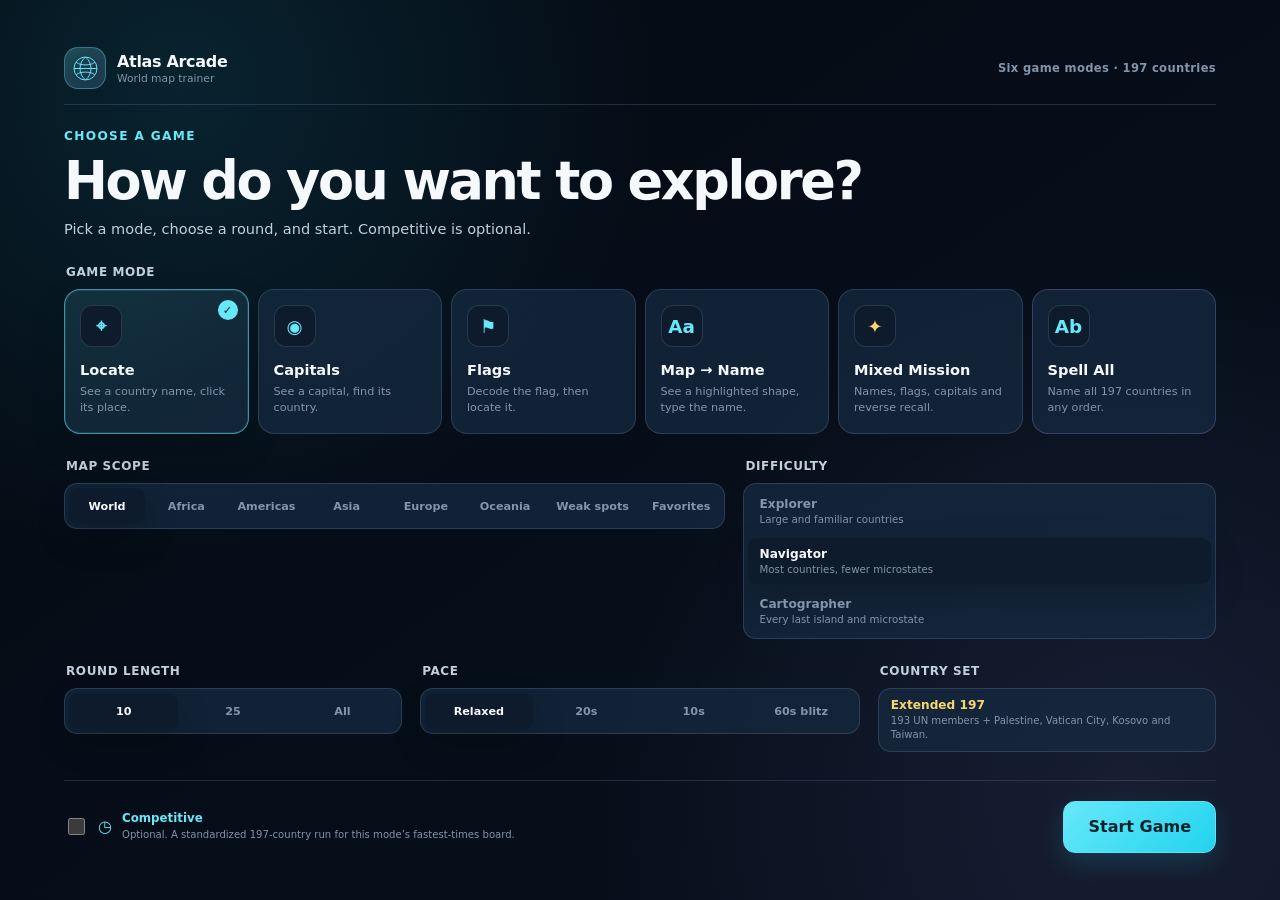
==== commit 4482c34e: "Add files via upload" ====
--- a/index.html
+++ b/index.html
@@ -5,10 +5,20 @@
 <meta charset="utf-8"/>
 <meta content="width=device-width, initial-scale=1, viewport-fit=cover" name="viewport"/>
 <meta content="#08111f" name="theme-color"/>
+<meta content="yes" name="mobile-web-app-capable"/>
+<meta content="yes" name="apple-mobile-web-app-capable"/>
+<meta content="black-translucent" name="apple-mobile-web-app-status-bar-style"/>
+<meta content="Atlas Arcade" name="apple-mobile-web-app-title"/>
 <meta content="Atlas Arcade is a polished world geography game with country, capital, flag, map-name, mixed and spell-all modes, plus optional fastest-time leaderboards for every mode." name="description"/>
+<meta content="index, follow" name="robots"/>
+<meta content="website" property="og:type"/>
 <meta content="Atlas Arcade — Master the World Map" property="og:title"/>
 <meta content="Locate, identify and spell every country. Play casually or compare your fastest complete times in any game mode." property="og:description"/>
 <meta content="assets/social-preview.png" property="og:image"/>
+<meta content="summary_large_image" name="twitter:card"/>
+<meta content="Atlas Arcade — Master the World Map" name="twitter:title"/>
+<meta content="Six polished geography games for countries, capitals, flags, map recognition and spelling." name="twitter:description"/>
+<meta content="assets/social-preview.png" name="twitter:image"/>
 <title>Atlas Arcade — Master the World Map</title>
 <link href="assets/icon.svg" rel="icon" type="image/svg+xml"/>
 <link href="manifest.webmanifest" rel="manifest"/>
@@ -42,7 +52,10 @@
 <strong id="headerScore">0</strong>
 </span>
 <button aria-label="Open account" class="account-button" hidden="" id="accountButton" title="Account" type="button">
-<svg aria-hidden="true" viewbox="0 0 24 24"><circle cx="12" cy="8" r="3.5"></circle><path d="M5 20c.7-4 3.1-6 7-6s6.3 2 7 6"></path></svg><span id="accountButtonLabel">Sign in</span></button><button aria-label="Mute sound" class="icon-button" id="soundToggle" title="Sound (M)" type="button">
+<svg aria-hidden="true" viewbox="0 0 24 24"><circle cx="12" cy="8" r="3.5"></circle><path d="M5 20c.7-4 3.1-6 7-6s6.3 2 7 6"></path></svg><span id="accountButtonLabel">Sign in</span></button><button aria-label="Install Atlas Arcade" class="icon-button install-button" hidden="" id="installButton" title="Install app" type="button">
+<svg aria-hidden="true" viewbox="0 0 24 24"><path d="M12 3v11m0 0 4-4m-4 4-4-4"></path><path d="M5 15v4h14v-4"></path></svg>
+</button>
+<button aria-label="Mute sound" class="icon-button" id="soundToggle" title="Sound (M)" type="button">
 <svg aria-hidden="true" class="icon-sound-on" viewbox="0 0 24 24"><path d="M4 9v6h4l5 4V5L8 9H4Z"></path><path d="M16 9.5c1.4 1.4 1.4 3.6 0 5M18.5 7c2.8 2.8 2.8 7.2 0 10"></path></svg>
 <svg aria-hidden="true" class="icon-sound-off" viewbox="0 0 24 24"><path d="M4 9v6h4l5 4V5L8 9H4Z"></path><path d="m17 10 5 5m0-5-5 5"></path></svg>
 </button>
@@ -65,7 +78,7 @@
 <div class="mission-topline">
 <span class="eyebrow-chip" id="modeChip">Locate</span>
 <div class="mission-top-actions"><button class="text-button" id="newGameButton" type="button">New game</button><button aria-label="Collapse game panel" aria-expanded="true" class="panel-toggle" id="missionCollapseButton" title="Collapse game panel" type="button">‹</button></div>
-</div><div class="sprint-badge" hidden="" id="sprintBadge"><span aria-hidden="true">◷</span><p><strong>Competitive</strong><small>197 countries · +2 seconds per mistake</small></p></div>
+</div><div class="sprint-badge" hidden="" id="sprintBadge"><span aria-hidden="true">◷</span><p><strong>Competitive</strong><small>197 countries · +2 seconds per mistake <b id="sprintBest">· Best —</b></small></p></div>
 <div aria-label="Current game statistics" class="score-grid">
 <div><span id="questionLabel">Question</span><strong id="questionStat">0 / 0</strong></div>
 <div><span id="scoreLabel">Score</span><strong id="scoreStat">0</strong></div>
@@ -235,6 +248,9 @@
 <g id="markerLayer"></g>
 </g>
 </svg>
+<div aria-hidden="true" class="map-reticle" hidden="" id="mapReticle"><span></span></div>
+<div aria-hidden="true" class="map-zoom-readout" id="zoomReadout">1×</div>
+<div aria-live="assertive" class="game-countdown" hidden="" id="countdownOverlay" role="status"><span id="countdownValue">3</span><small id="countdownLabel">Get ready</small></div>
 <div class="map-tooltip" hidden="" id="mapTooltip" role="tooltip"></div>
 <div class="map-callout" hidden="" id="mapCallout">
 <span aria-hidden="true" id="calloutFlag"></span>
@@ -431,6 +447,7 @@
 <button class="primary-button compact" id="startSprintButton" type="button">Start Competitive Game</button>
 <button class="ghost-button compact" id="refreshLeaderboardButton" type="button">Refresh</button>
 </div>
+<div class="leaderboard-personal-best" id="leaderboardPersonalBest"><span>Your best</span><strong id="leaderboardBestTime">—</strong><small id="leaderboardBestMeta">Finish a Competitive game to set one.</small></div>
 <p aria-live="polite" class="leaderboard-status" id="leaderboardStatus" role="status">Loading records…</p>
 <div class="leaderboard-table-wrap">
 <table class="leaderboard-table">
@@ -491,6 +508,14 @@
 <div class="meter extra-large"><span id="worldMasteryMeter"></span></div>
 <p id="worldMasteryCopy">Start a round and the map will learn where you need repetition.</p>
 </section>
+<section class="mode-progress-section">
+<div class="section-head"><div><h3>By game mode</h3><p>Accuracy, completed games and your best Competitive time.</p></div></div>
+<div class="mode-progress-grid" id="modeProgressGrid"></div>
+</section>
+<section class="recent-runs-section">
+<div class="section-head"><div><h3>Recent games</h3><p>Your latest completed rounds on this device.</p></div></div>
+<div class="recent-runs" id="recentRuns"></div>
+</section>
 <div class="stats-columns">
 <section>
 <div class="section-head"><h3>Weak spots</h3><button class="text-button" id="practiceWeakButton" type="button">Practice all</button></div>
@@ -520,6 +545,8 @@
 <div><kbd>+</kbd><span>Zoom in</span></div>
 <div><kbd>−</kbd><span>Zoom out</span></div>
 <div><kbd>0</kbd><span>Fit the current scope</span></div>
+<div><kbd>↑ ↓ ← →</kbd><span>Pan the map</span></div>
+<div><kbd>Double-click</kbd><span>Zoom on open ocean or in Study</span></div>
 <div><kbd>M</kbd><span>Toggle sound</span></div>
 <div><kbd>?</kbd><span>Open this panel</span></div>
 <div><kbd>Esc</kbd><span>Close a dialog</span></div>
--- a/styles.css
+++ b/styles.css
@@ -1815,3 +1815,324 @@
 .country-marker:focus:not(:focus-visible) {
   outline: none !important;
 }
+
+/* --------------------------------------------------------------------------
+   Atlas Arcade 2.0 polish: precision map controls, fair starts, richer
+   progress, installability, and responsive interaction refinements.
+   -------------------------------------------------------------------------- */
+
+.install-button svg {
+  width: 19px;
+  height: 19px;
+  fill: none;
+  stroke: currentColor;
+  stroke-linecap: round;
+  stroke-linejoin: round;
+  stroke-width: 1.8;
+}
+
+/* The map uses a precise, non-rectangular targeting cursor during click modes. */
+.map-stage.is-targeting #worldMap { cursor: crosshair; }
+.map-stage:not(.is-targeting) #worldMap { cursor: grab; }
+.map-stage:not(.is-targeting) #worldMap.is-dragging,
+.map-stage:not(.is-targeting) #worldMap.is-pinching,
+#worldMap.is-dragging,
+#worldMap.is-pinching { cursor: grabbing; }
+
+.map-reticle {
+  position: absolute;
+  z-index: 18;
+  top: 0;
+  left: 0;
+  width: 26px;
+  height: 26px;
+  margin: -13px 0 0 -13px;
+  border-radius: 50%;
+  pointer-events: none;
+  filter: drop-shadow(0 2px 5px rgba(0, 0, 0, .7));
+  transition: opacity 90ms ease, scale 90ms ease;
+  will-change: transform;
+}
+.map-reticle::before,
+.map-reticle::after {
+  position: absolute;
+  content: "";
+  background: color-mix(in srgb, var(--accent) 92%, white);
+  border-radius: 999px;
+}
+.map-reticle::before { top: 12px; left: 0; width: 26px; height: 2px; }
+.map-reticle::after { top: 0; left: 12px; width: 2px; height: 26px; }
+.map-reticle > span {
+  position: absolute;
+  z-index: 1;
+  top: 10px;
+  left: 10px;
+  width: 6px;
+  height: 6px;
+  border: 2px solid var(--accent-ink);
+  border-radius: 50%;
+  background: var(--accent);
+  box-shadow: 0 0 0 2px rgba(103, 232, 249, .25), 0 0 12px rgba(103, 232, 249, .7);
+}
+.map-reticle.is-pressed { scale: .78; opacity: .9; }
+
+.map-zoom-readout {
+  position: absolute;
+  z-index: 8;
+  left: 14px;
+  bottom: 14px;
+  min-width: 42px;
+  border: 1px solid var(--border);
+  border-radius: 999px;
+  background: color-mix(in srgb, var(--surface-solid) 82%, transparent);
+  color: var(--text-soft);
+  padding: 5px 8px;
+  box-shadow: var(--shadow-soft);
+  backdrop-filter: blur(12px);
+  font-size: .62rem;
+  font-variant-numeric: tabular-nums;
+  font-weight: 800;
+  text-align: center;
+  pointer-events: none;
+}
+
+.game-countdown {
+  position: absolute;
+  z-index: 30;
+  inset: 0;
+  display: grid;
+  place-content: center;
+  justify-items: center;
+  background: radial-gradient(circle, rgba(8, 25, 42, .2), rgba(4, 10, 19, .72));
+  backdrop-filter: blur(2px);
+  pointer-events: none;
+}
+.game-countdown span {
+  display: grid;
+  min-width: 120px;
+  min-height: 120px;
+  place-items: center;
+  border: 1px solid rgba(103, 232, 249, .38);
+  border-radius: 50%;
+  background: rgba(7, 20, 34, .88);
+  color: var(--accent);
+  box-shadow: 0 0 0 12px rgba(103, 232, 249, .06), 0 24px 70px rgba(0, 0, 0, .42);
+  font-size: clamp(3.6rem, 8vw, 6.6rem);
+  font-weight: 900;
+  letter-spacing: -.07em;
+  line-height: 1;
+  font-variant-numeric: tabular-nums;
+}
+.game-countdown small {
+  margin-top: 16px;
+  color: var(--text-soft);
+  font-size: .72rem;
+  font-weight: 850;
+  letter-spacing: .12em;
+  text-transform: uppercase;
+}
+.game-countdown.is-pop span { animation: countdown-pop 420ms cubic-bezier(.2, .8, .2, 1); }
+.map-stage.is-counting-down #worldMap { pointer-events: none; }
+
+@keyframes countdown-pop {
+  0% { opacity: .25; transform: scale(.72); }
+  55% { opacity: 1; transform: scale(1.08); }
+  100% { opacity: 1; transform: scale(1); }
+}
+
+.score-grid strong.is-pulsing,
+.score-grid #timeStat.is-pulsing {
+  animation: stat-pop 360ms cubic-bezier(.2, .85, .25, 1);
+}
+@keyframes stat-pop {
+  0% { color: var(--text); transform: scale(1); }
+  45% { color: var(--accent); transform: scale(1.12); }
+  100% { color: var(--text); transform: scale(1); }
+}
+
+.sprint-badge small b {
+  color: var(--text-soft);
+  font-weight: 760;
+}
+
+.leaderboard-personal-best {
+  display: grid;
+  grid-template-columns: auto auto minmax(0, 1fr);
+  align-items: center;
+  gap: 10px;
+  margin-top: 14px;
+  border: 1px solid var(--border);
+  border-radius: 13px;
+  background: var(--surface-2);
+  padding: 10px 12px;
+}
+.leaderboard-personal-best > span {
+  color: var(--muted);
+  font-size: .63rem;
+  font-weight: 800;
+  letter-spacing: .05em;
+  text-transform: uppercase;
+}
+.leaderboard-personal-best > strong {
+  color: var(--text);
+  font-size: 1.1rem;
+  font-variant-numeric: tabular-nums;
+}
+.leaderboard-personal-best > small {
+  min-width: 0;
+  color: var(--muted);
+  font-size: .65rem;
+  text-align: right;
+}
+.leaderboard-personal-best.has-record {
+  border-color: rgba(103, 232, 249, .28);
+  background: linear-gradient(90deg, rgba(103, 232, 249, .08), var(--surface-2));
+}
+.leaderboard-personal-best.has-record > strong { color: var(--accent); }
+
+.mode-progress-section,
+.recent-runs-section {
+  margin-top: 20px;
+}
+.mode-progress-section .section-head,
+.recent-runs-section .section-head { align-items: flex-end; }
+.mode-progress-section .section-head p,
+.recent-runs-section .section-head p {
+  margin: 4px 0 0;
+  color: var(--muted);
+  font-size: .66rem;
+}
+.mode-progress-grid {
+  display: grid;
+  grid-template-columns: repeat(3, minmax(0, 1fr));
+  gap: 9px;
+  margin-top: 10px;
+}
+.mode-progress-card {
+  min-width: 0;
+  border: 1px solid var(--border);
+  border-radius: 14px;
+  background: linear-gradient(145deg, var(--surface-2), color-mix(in srgb, var(--surface-solid) 70%, transparent));
+  padding: 11px;
+}
+.mode-progress-head {
+  display: flex;
+  align-items: center;
+  justify-content: space-between;
+  gap: 10px;
+}
+.mode-progress-head strong { font-size: .76rem; }
+.mode-progress-head button {
+  border: 0;
+  background: transparent;
+  color: var(--accent);
+  cursor: pointer;
+  padding: 2px;
+  font-size: .62rem;
+  font-weight: 800;
+}
+.mode-progress-values {
+  display: grid;
+  grid-template-columns: repeat(3, minmax(0, 1fr));
+  gap: 6px;
+  margin-top: 10px;
+}
+.mode-progress-values span { min-width: 0; }
+.mode-progress-values b,
+.mode-progress-values small { display: block; }
+.mode-progress-values b {
+  overflow: hidden;
+  color: var(--text);
+  font-size: .76rem;
+  font-variant-numeric: tabular-nums;
+  text-overflow: ellipsis;
+  white-space: nowrap;
+}
+.mode-progress-values small {
+  margin-top: 2px;
+  color: var(--muted);
+  font-size: .53rem;
+  text-transform: uppercase;
+}
+.recent-runs {
+  display: grid;
+  gap: 7px;
+  margin-top: 10px;
+}
+.recent-run {
+  display: grid;
+  grid-template-columns: 112px minmax(0, 1fr) auto;
+  align-items: center;
+  gap: 10px;
+  border-bottom: 1px solid var(--border);
+  padding: 7px 2px 9px;
+}
+.recent-run:last-child { border-bottom: 0; }
+.recent-run-mode {
+  overflow: hidden;
+  color: var(--text-soft);
+  font-size: .68rem;
+  font-weight: 800;
+  text-overflow: ellipsis;
+  white-space: nowrap;
+}
+.recent-run div { min-width: 0; }
+.recent-run strong,
+.recent-run small { display: block; }
+.recent-run strong { font-size: .72rem; }
+.recent-run small { margin-top: 2px; color: var(--muted); font-size: .58rem; }
+.recent-run time { color: var(--muted); font-size: .58rem; }
+
+/* More tactile controls without changing the established visual language. */
+.mode-card,
+.segmented label span,
+.primary-button,
+.secondary-button,
+.ghost-button,
+.map-tool,
+.nav-button {
+  transition: transform 140ms ease, border-color 140ms ease, background-color 140ms ease, color 140ms ease, box-shadow 140ms ease;
+}
+.mode-card:hover { transform: translateY(-2px); }
+.mode-card:active,
+.primary-button:active,
+.secondary-button:active,
+.ghost-button:active,
+.map-tool:active { transform: translateY(1px) scale(.985); }
+.mode-card:has(input:checked) {
+  box-shadow: inset 0 0 0 1px rgba(103, 232, 249, .12), 0 14px 34px rgba(0, 0, 0, .16);
+}
+
+/* Keep the fixed desktop game canvas crisp at common laptop heights. */
+body.has-active-game .map-card,
+body.has-active-game .mission-panel { box-shadow: 0 18px 55px rgba(0, 0, 0, .22); }
+body.has-active-game .map-toolbar { background: color-mix(in srgb, var(--surface-solid) 82%, transparent); }
+#mapViewport { transform-origin: 0 0; will-change: transform; }
+
+@media (max-width: 860px) {
+  .map-reticle { display: none !important; }
+  .map-zoom-readout { left: 9px; bottom: 9px; padding: 4px 7px; font-size: .56rem; }
+  .game-countdown span { min-width: 96px; min-height: 96px; }
+  .game-countdown small { margin-top: 12px; font-size: .62rem; }
+  .leaderboard-personal-best { grid-template-columns: auto 1fr; }
+  .leaderboard-personal-best > small { grid-column: 1 / -1; text-align: left; }
+  .mode-progress-grid { grid-template-columns: repeat(2, minmax(0, 1fr)); }
+}
+
+@media (max-width: 560px) {
+  .mode-progress-grid { grid-template-columns: 1fr; }
+  .recent-run { grid-template-columns: 88px minmax(0, 1fr) auto; }
+  .leaderboard-personal-best { margin-top: 10px; }
+}
+
+@media (hover: none), (pointer: coarse) {
+  .mode-card:hover { transform: none; }
+  .map-stage #worldMap { cursor: default; }
+}
+
+@media (prefers-reduced-motion: reduce) {
+  .game-countdown.is-pop span,
+  .score-grid strong.is-pulsing,
+  .score-grid #timeStat.is-pulsing { animation: none; }
+  .mode-card:hover { transform: none; }
+}
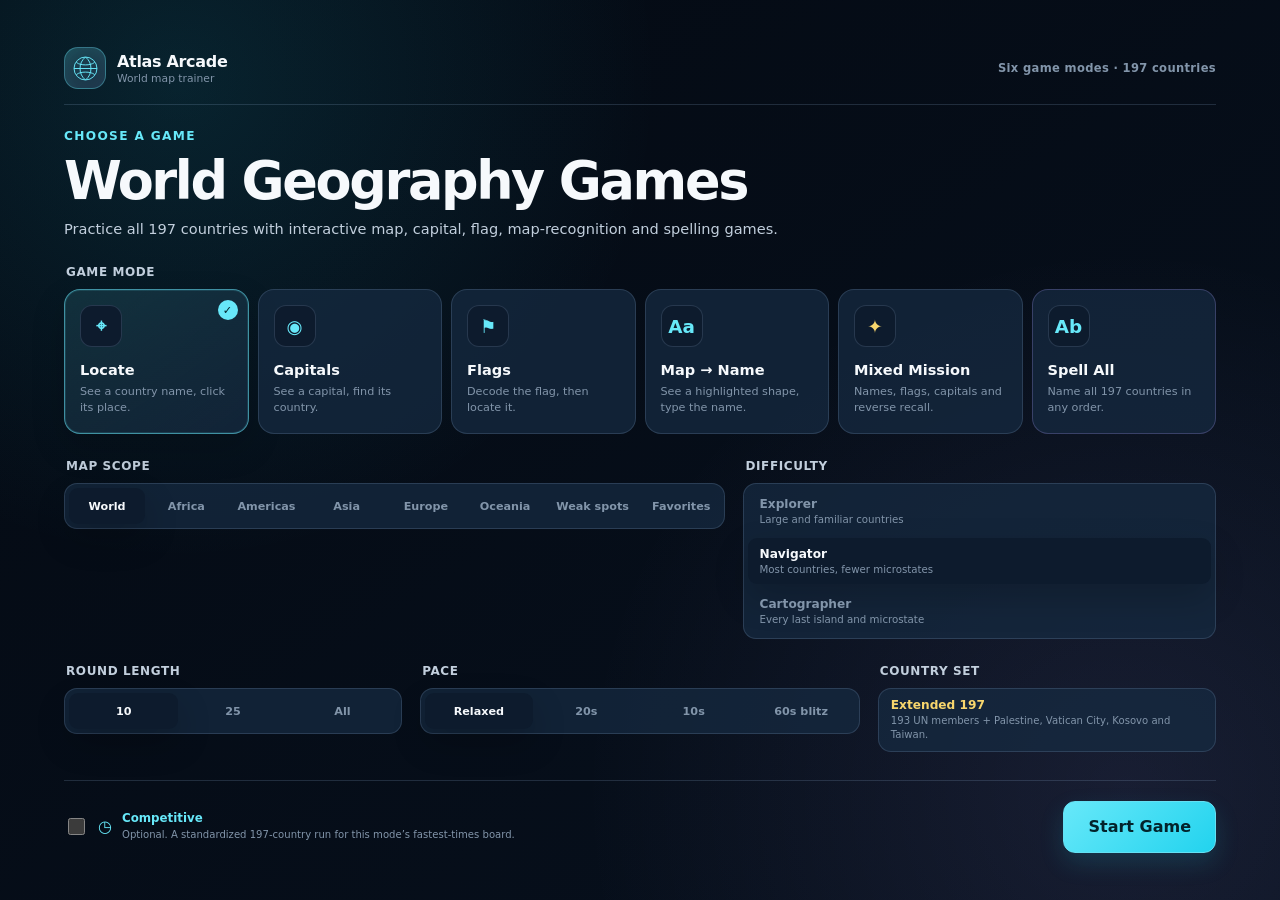
==== commit 59f99578: "Update index.html" ====
--- a/index.html
+++ b/index.html
@@ -2,27 +2,132 @@
 
 <html data-theme="dark" lang="en">
 <head>
-<meta charset="utf-8"/>
-<meta content="width=device-width, initial-scale=1, viewport-fit=cover" name="viewport"/>
-<meta content="#08111f" name="theme-color"/>
-<meta content="yes" name="mobile-web-app-capable"/>
-<meta content="yes" name="apple-mobile-web-app-capable"/>
-<meta content="black-translucent" name="apple-mobile-web-app-status-bar-style"/>
-<meta content="Atlas Arcade" name="apple-mobile-web-app-title"/>
-<meta content="Atlas Arcade is a polished world geography game with country, capital, flag, map-name, mixed and spell-all modes, plus optional fastest-time leaderboards for every mode." name="description"/>
-<meta content="index, follow" name="robots"/>
-<meta content="website" property="og:type"/>
-<meta content="Atlas Arcade — Master the World Map" property="og:title"/>
-<meta content="Locate, identify and spell every country. Play casually or compare your fastest complete times in any game mode." property="og:description"/>
-<meta content="assets/social-preview.png" property="og:image"/>
-<meta content="summary_large_image" name="twitter:card"/>
-<meta content="Atlas Arcade — Master the World Map" name="twitter:title"/>
-<meta content="Six polished geography games for countries, capitals, flags, map recognition and spelling." name="twitter:description"/>
-<meta content="assets/social-preview.png" name="twitter:image"/>
-<title>Atlas Arcade — Master the World Map</title>
-<link href="assets/icon.svg" rel="icon" type="image/svg+xml"/>
-<link href="manifest.webmanifest" rel="manifest"/>
-<link href="styles.css" rel="stylesheet"/>
+        <meta name="google-site-verification" content="jV66jqzNyWjLU0VCL4AMdO5P-CYx45NdcX9_iDu5yRg" />  
+
+  <meta charset="utf-8"/>
+
+  <meta
+    name="viewport"
+    content="width=device-width, initial-scale=1, viewport-fit=cover"
+  />
+
+  <meta name="theme-color" content="#08111f"/>
+
+  <meta name="mobile-web-app-capable" content="yes"/>
+  <meta name="apple-mobile-web-app-capable" content="yes"/>
+  <meta
+    name="apple-mobile-web-app-status-bar-style"
+    content="black-translucent"
+  />
+  <meta
+    name="apple-mobile-web-app-title"
+    content="Atlas Arcade"
+  />
+
+  <title>World Geography Game: Countries, Capitals &amp; Flags | Atlas Arcade</title>
+
+  <meta
+    name="description"
+    content="Play a free world geography game with interactive map quizzes for countries, capitals, flags, map recognition and spelling across all 197 countries."
+  />
+
+  <meta
+    name="robots"
+    content="index,follow,max-image-preview:large,max-snippet:-1,max-video-preview:-1"
+  />
+
+  <link
+    rel="canonical"
+    href="https://atlas-arcade.pages.dev/"
+  />
+
+  <meta
+    name="google-site-verification"
+    content="jV66jqzNyWjLU0VCL4AMdO5P-CYx45NdcX9_iDu5yRg"
+  />
+
+  <meta property="og:type" content="website"/>
+  <meta property="og:site_name" content="Atlas Arcade"/>
+
+  <meta
+    property="og:title"
+    content="Atlas Arcade — Free World Geography Game"
+  />
+
+  <meta
+    property="og:description"
+    content="Practice countries, capitals, flags, map recognition and spelling across all 197 countries."
+  />
+
+  <meta
+    property="og:url"
+    content="https://atlas-arcade.pages.dev/"
+  />
+
+  <meta
+    property="og:image"
+    content="https://atlas-arcade.pages.dev/assets/social-preview.png"
+  />
+
+  <meta
+    property="og:image:alt"
+    content="Atlas Arcade interactive world geography game"
+  />
+
+  <meta property="og:locale" content="en_US"/>
+
+  <meta name="twitter:card" content="summary_large_image"/>
+
+  <meta
+    name="twitter:title"
+    content="Atlas Arcade — Free World Geography Game"
+  />
+
+  <meta
+    name="twitter:description"
+    content="Practice countries, capitals, flags, map recognition and spelling across all 197 countries."
+  />
+
+  <meta
+    name="twitter:image"
+    content="https://atlas-arcade.pages.dev/assets/social-preview.png"
+  />
+
+  <meta
+    name="twitter:image:alt"
+    content="Atlas Arcade interactive world geography game"
+  />
+
+  <link
+    href="assets/icon.svg"
+    rel="icon"
+    type="image/svg+xml"
+  />
+
+  <link
+    href="manifest.webmanifest"
+    rel="manifest"
+  />
+
+  <link
+    href="styles.css"
+    rel="stylesheet"
+  />
+
+  <script type="application/ld+json">
+  {
+    "@context": "https://schema.org",
+    "@type": "WebSite",
+    "name": "Atlas Arcade",
+    "alternateName": [
+      "Atlas Arcade Geography Game",
+      "atlas-arcade.pages.dev"
+    ],
+    "url": "https://atlas-arcade.pages.dev/",
+    "description": "A free interactive world geography game covering countries, capitals, flags, map recognition and spelling.",
+    "inLanguage": "en"
+  }
+  </script>
 </head>
 <body>
 <a class="skip-link" href="#missionPanel">Skip to the current mission</a>
@@ -291,8 +396,8 @@
 <div class="modal-head">
 <div>
 <p class="modal-eyebrow">Choose a game</p>
-<h2 id="setupTitle">How do you want to explore?</h2>
-<p>Pick a mode, choose a round, and start. Competitive is optional.</p>
+<h2 id="setupTitle">World Geography Games</h2>
+<p>Practice all 197 countries with interactive map, capital, flag, map-recognition and spelling games.</p>
 </div>
 <button aria-label="Close setup" class="modal-close" type="submit" value="cancel">×</button>
 </div>
